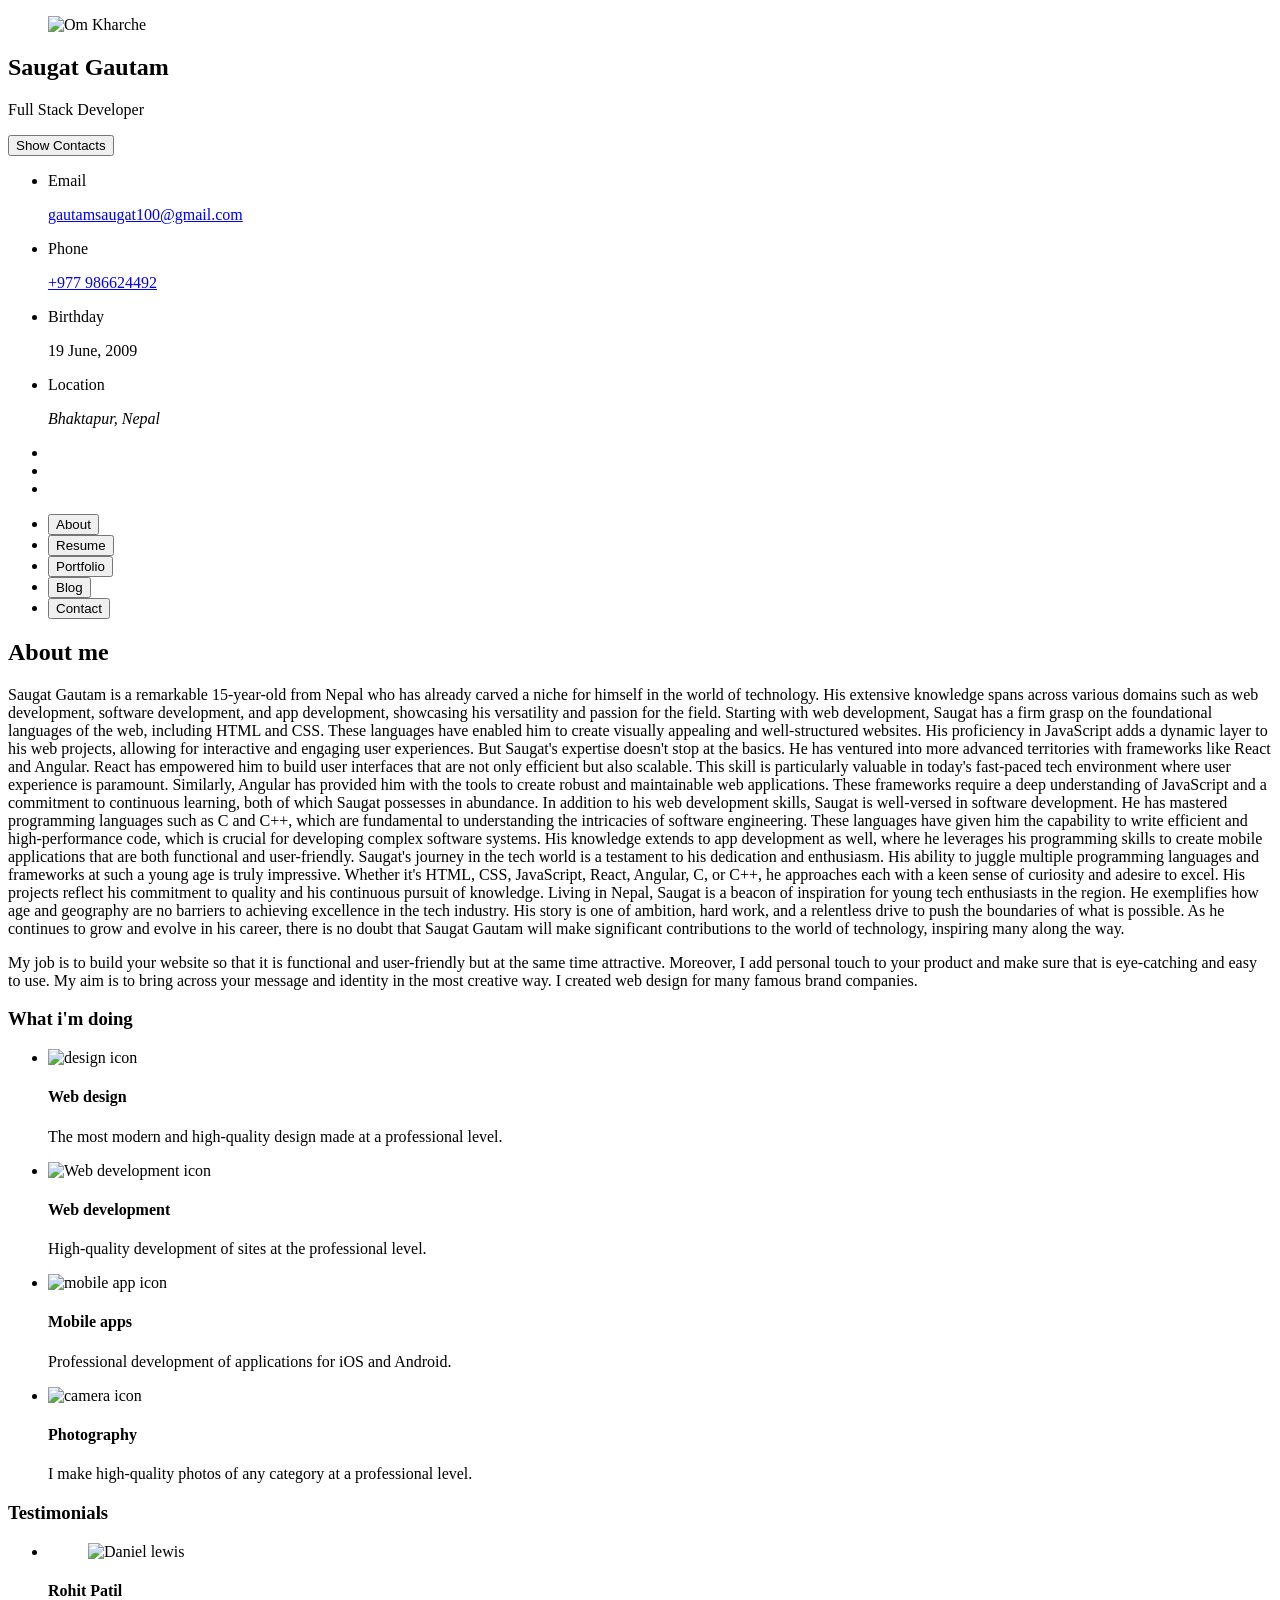
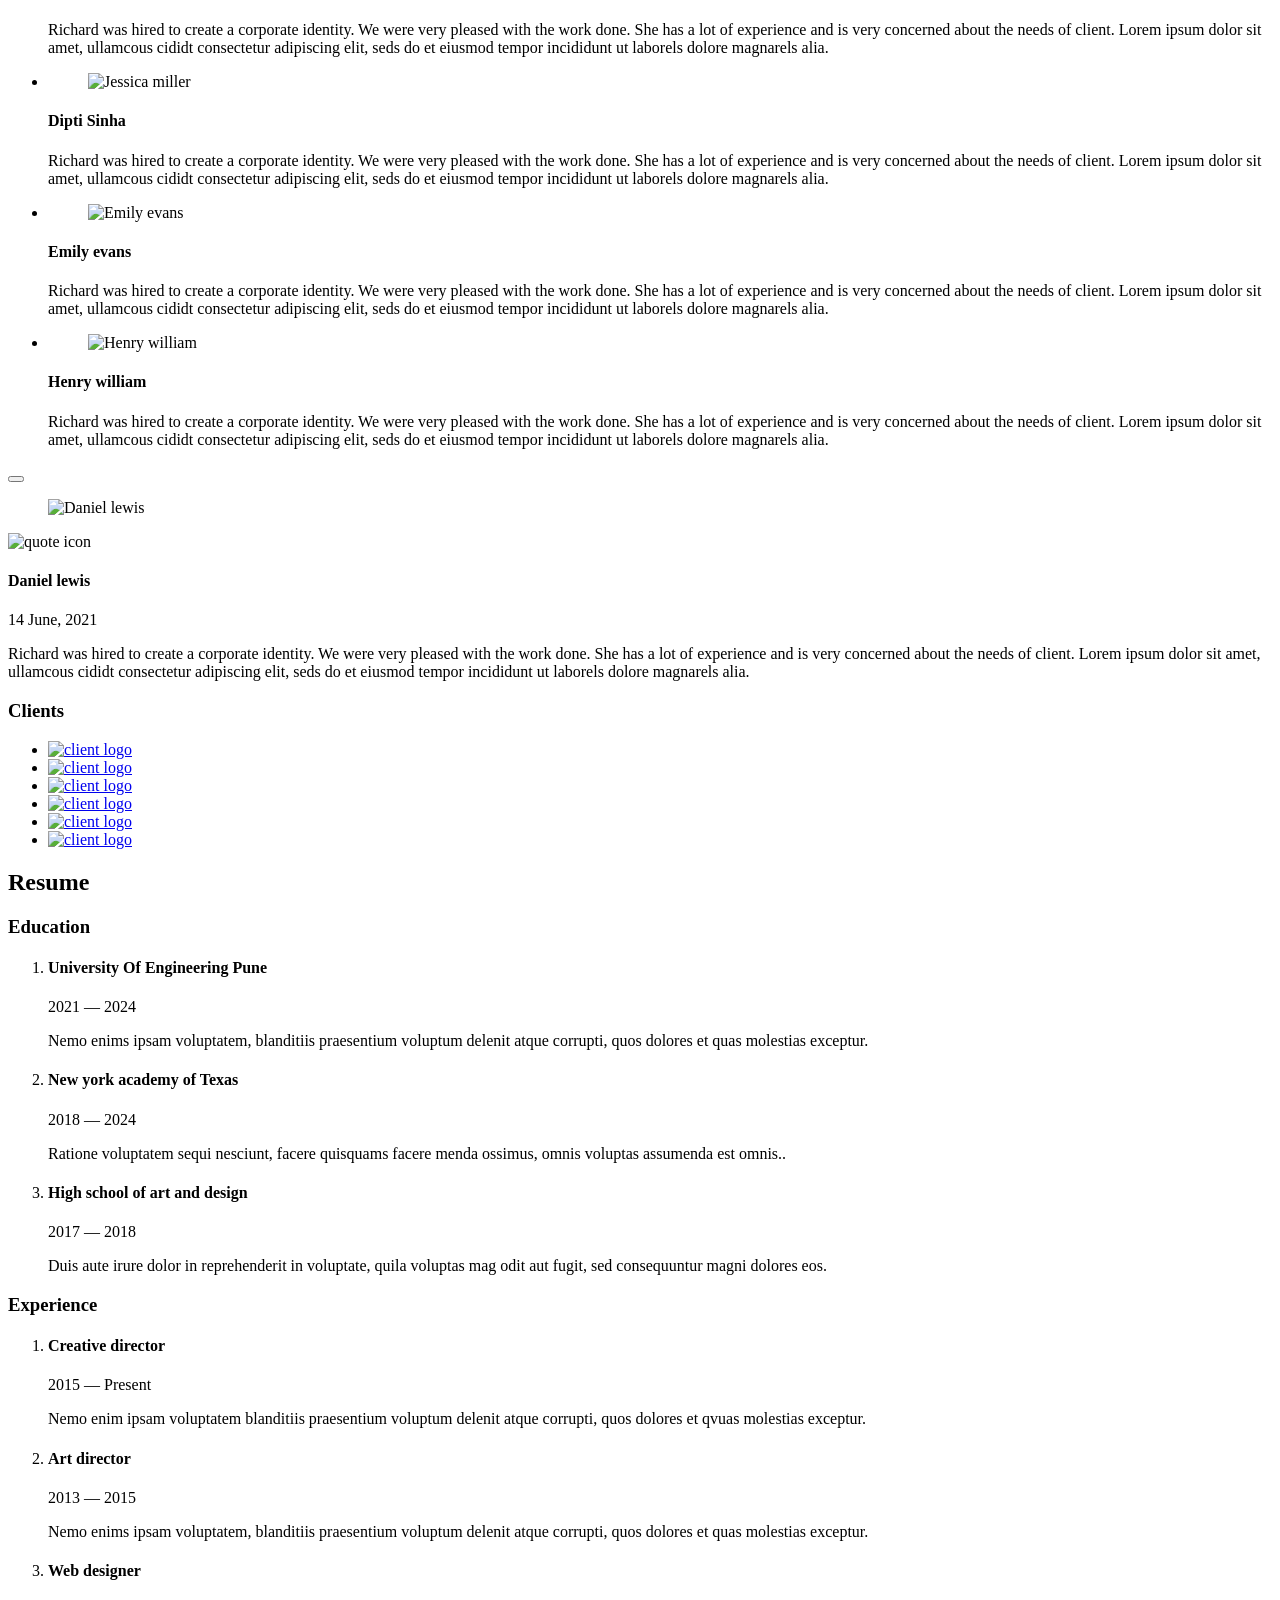
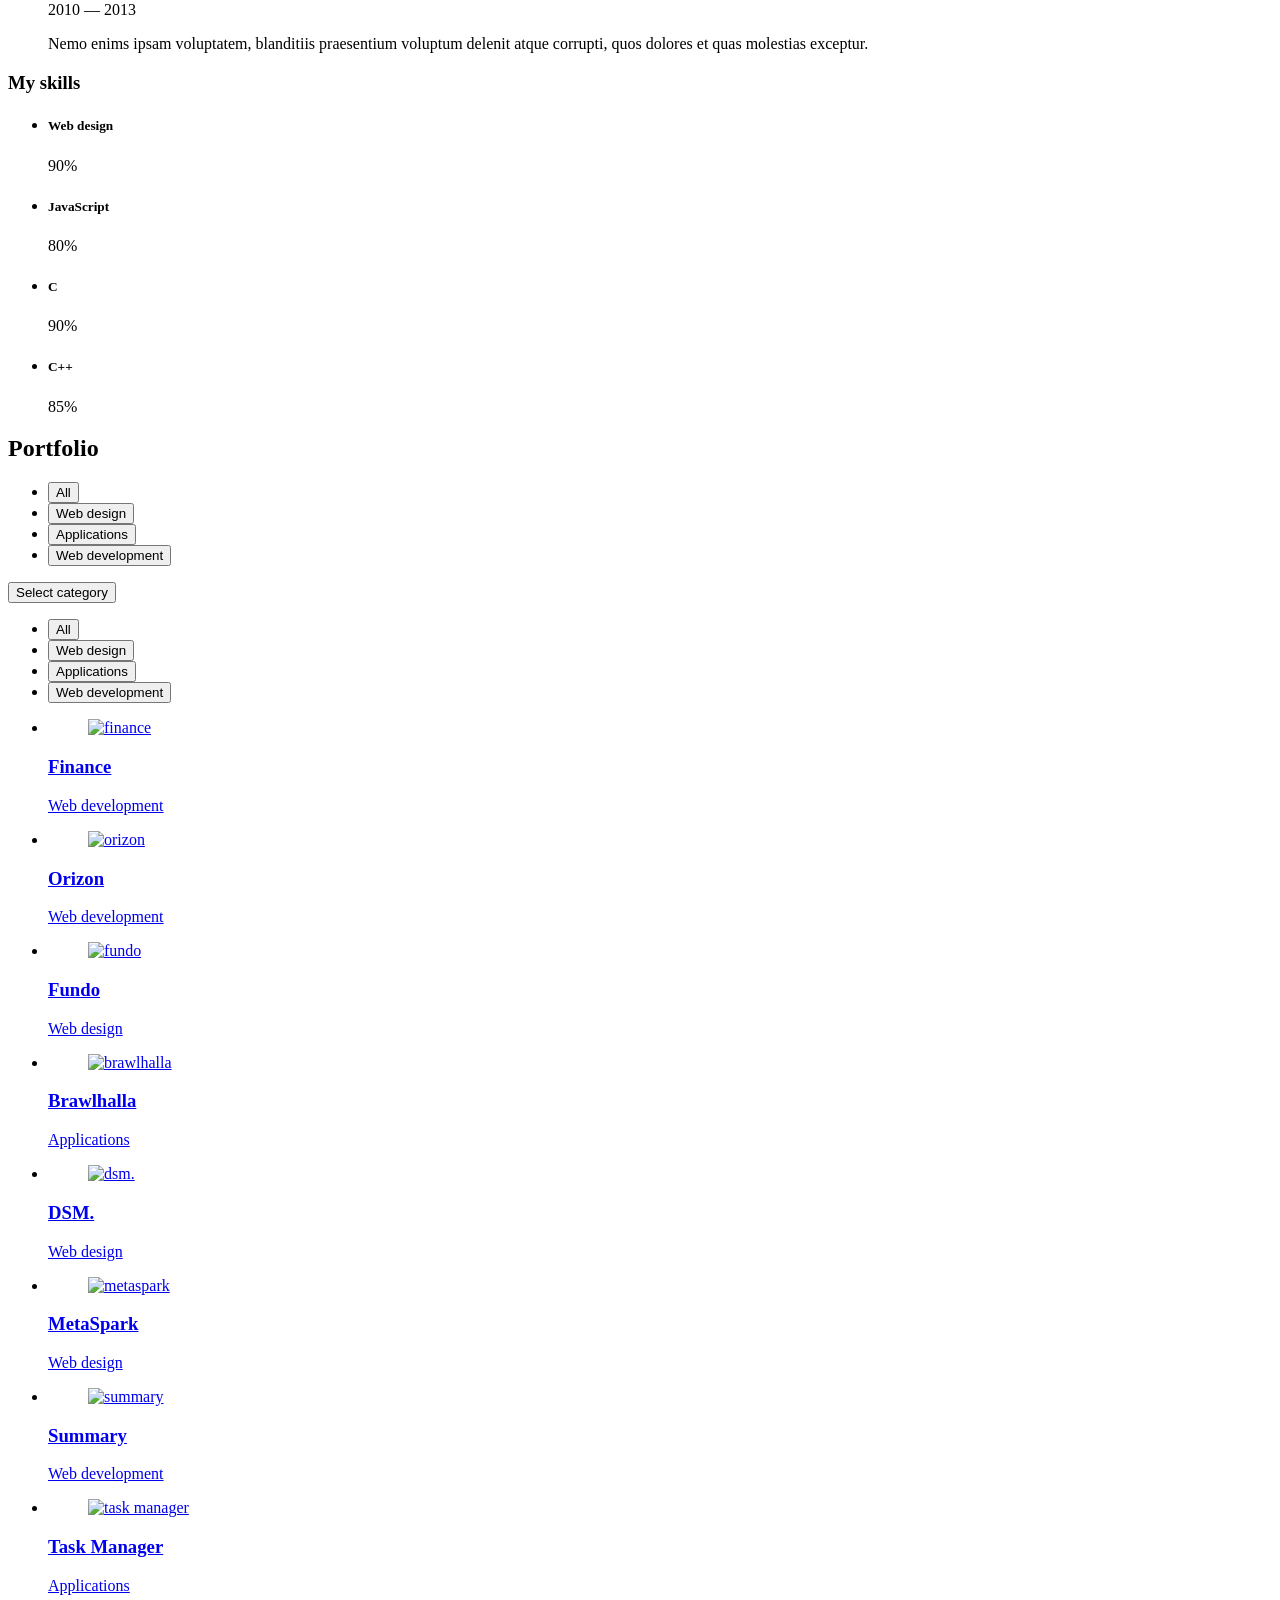
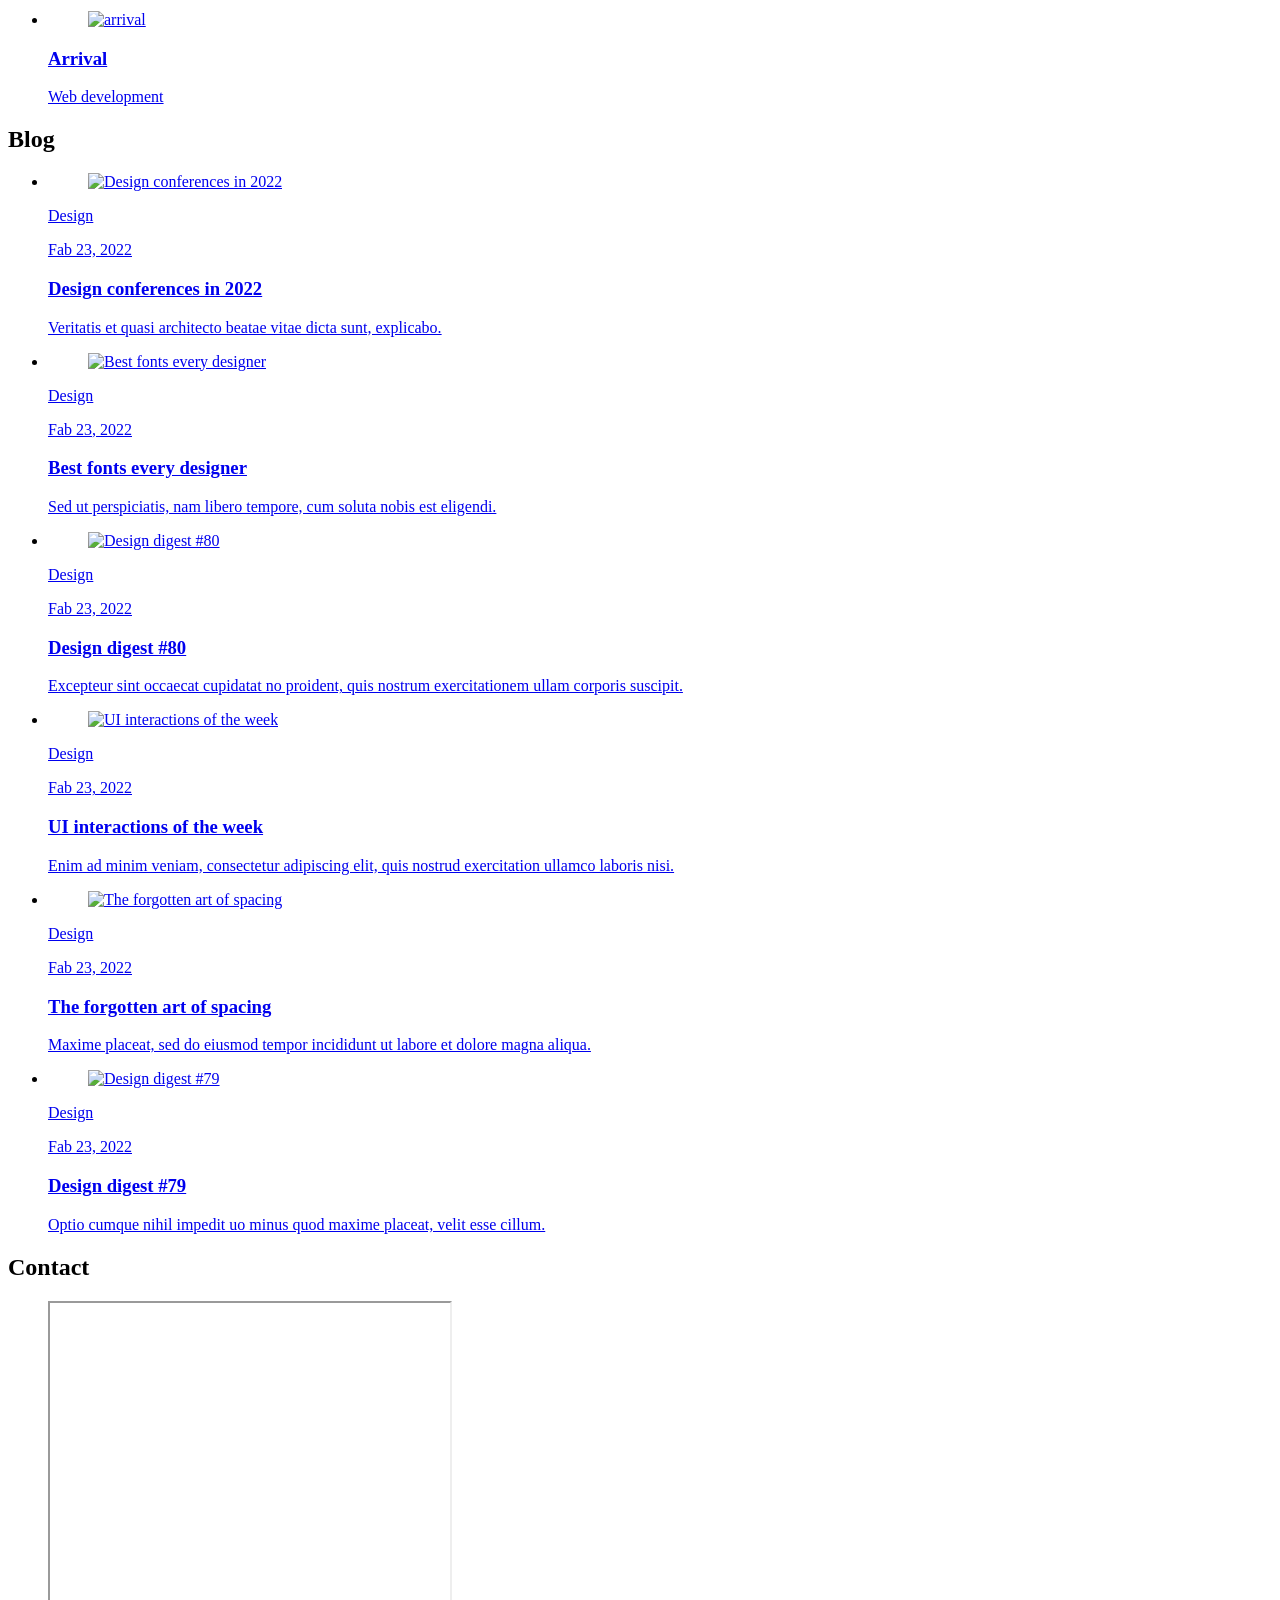
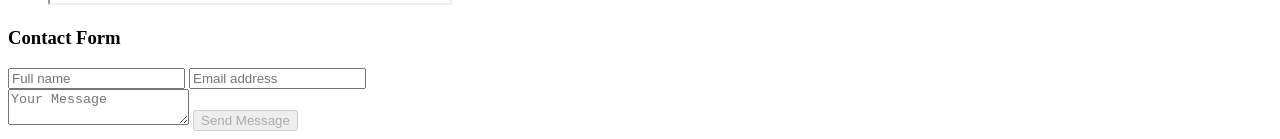
==== index.html @ 43903f19 "Add files via upload" ====
<!DOCTYPE html>
<html lang="en">

<head>
  <meta charset="UTF-8">
  <meta http-equiv="X-UA-Compatible" content="IE=edge">
  <meta name="viewport" content="width=device-width, initial-scale=1.0">
  <title>Saugat Gautam</title>

  <!--
    - favicon
  -->
  <link rel="shortcut icon" href="./assets/images/logo.ico" type="image/x-icon">

  <!--
    - custom css link
  -->
  <link rel="stylesheet" href="./assets/css/style.css">

  <!--
    - google font link
  -->
  <link rel="preconnect" href="https://fonts.googleapis.com">
  <link rel="preconnect" href="https://fonts.gstatic.com" crossorigin>
  <link href="https://fonts.googleapis.com/css2?family=Poppins:wght@300;400;500;600&display=swap" rel="stylesheet">
</head>

<body>

  <!--
    - #MAIN
  -->

  <main>

    <!--
      - #SIDEBAR
    -->

    <aside class="sidebar" data-sidebar>

      <div class="sidebar-info">

        <figure class="avatar-box">
          <img src="d:\Downloads\Saugat.jpg" alt="Om Kharche" width="80">
        </figure>

        <div class="info-content">
          <h1 class="name" title="Om Kharche">Saugat Gautam</h1>

          <p class="title">Full Stack Developer</p>
        </div>

        <button class="info_more-btn" data-sidebar-btn>
          <span>Show Contacts</span>

          <ion-icon name="chevron-down"></ion-icon>
        </button>

      </div>

      <div class="sidebar-info_more">

        <div class="separator"></div>

        <ul class="contacts-list">

          <li class="contact-item">

            <div class="icon-box">
              <ion-icon name="mail-outline"></ion-icon>
            </div>

            <div class="contact-info">
              <p class="contact-title">Email</p>

              <a href="gautamsaugat100@gmail.com" class="contact-link">gautamsaugat100@gmail.com</a>
            </div>

          </li>

          <li class="contact-item">

            <div class="icon-box">
              <ion-icon name="phone-portrait-outline"></ion-icon>
            </div>

            <div class="contact-info">
              <p class="contact-title">Phone</p>

              <a href="Phone:9866294492" class="contact-link">+977 986624492</a>
            </div>

          </li>

          <li class="contact-item">

            <div class="icon-box">
              <ion-icon name="calendar-outline"></ion-icon>
            </div>

            <div class="contact-info">
              <p class="contact-title">Birthday</p>

              <time datetime="2009-06-19">19 June, 2009</time>
            </div>

          </li>

          <li class="contact-item">

            <div class="icon-box">
              <ion-icon name="location-outline"></ion-icon>
            </div>

            <div class="contact-info">
              <p class="contact-title">Location</p>

              <address>Bhaktapur, Nepal</address>
            </div>

          </li>

        </ul>

        <div class="separator"></div>

        <ul class="social-list">

          <li class="social-item">
            <a href="https://www.facebook.com/profile.php?id=100093228806435" class="social-link">
              <ion-icon name="logo-facebook"></ion-icon>
            </a>
          </li>

          <li class="social-item">
            <a href="#" class="social-link">
              <ion-icon name="logo-twitter"></ion-icon>
            </a>
          </li>

          <li class="social-item">
            <a href="https://www.instagram.com/saugat.official/" class="social-link">
              <ion-icon name="logo-instagram"></ion-icon>
            </a>
          </li>

        </ul>

      </div>

    </aside>





    <!--
      - #main-content
    -->

    <div class="main-content">

      <!--
        - #NAVBAR
      -->

      <nav class="navbar">

        <ul class="navbar-list">

          <li class="navbar-item">
            <button class="navbar-link  active" data-nav-link>About</button>
          </li>

          <li class="navbar-item">
            <button class="navbar-link" data-nav-link>Resume</button>
          </li>

          <li class="navbar-item">
            <button class="navbar-link" data-nav-link>Portfolio</button>
          </li>

          <li class="navbar-item">
            <button class="navbar-link" data-nav-link>Blog</button>
          </li>

          <li class="navbar-item">
            <button class="navbar-link" data-nav-link>Contact</button>
          </li>

        </ul>

      </nav>





      <!--
        - #ABOUT
      -->

      <article class="about  active" data-page="about">

        <header>
          <h2 class="h2 article-title">About me</h2>
        </header>

        <section class="about-text">
          <p>
            Saugat Gautam is a remarkable 15-year-old from Nepal who has already carved a niche for himself in the world of technology. His extensive knowledge spans across various domains such as web development, software development, and app development, showcasing his versatility and passion for the field. Starting with web development, Saugat has a firm grasp on the foundational languages of the web, including HTML and CSS. These languages have enabled him to create visually appealing and well-structured websites. His proficiency in JavaScript adds a dynamic layer to his web projects, allowing for interactive and engaging user experiences.

But Saugat's expertise doesn't stop at the basics. He has ventured into more advanced territories with frameworks like React and Angular. React has empowered him to build user interfaces that are not only efficient but also scalable. This skill is particularly valuable in today's fast-paced tech environment where user experience is paramount. Similarly, Angular has provided him with the tools to create robust and maintainable web applications. These frameworks require a deep understanding of JavaScript and a commitment to continuous learning, both of which Saugat possesses in abundance.

In addition to his web development skills, Saugat is well-versed in software development. He has mastered programming languages such as C and C++, which are fundamental to understanding the intricacies of software engineering. These languages have given him the capability to write efficient and high-performance code, which is crucial for developing complex software systems. His knowledge extends to app development as well, where he leverages his programming skills to create mobile applications that are both functional and user-friendly.

Saugat's journey in the tech world is a testament to his dedication and enthusiasm. His ability to juggle multiple programming languages and frameworks at such a young age is truly impressive. Whether it's HTML, CSS, JavaScript, React, Angular, C, or C++, he approaches each with a keen sense of curiosity and adesire to excel. His projects reflect his commitment to quality and his continuous pursuit of knowledge. Living in Nepal, Saugat is a beacon of inspiration for young tech enthusiasts in the region. He exemplifies how age and geography are no barriers to achieving excellence in the tech industry. His story is one of ambition, hard work, and a relentless drive to push the boundaries of what is possible. As he continues to grow and evolve in his career, there is no doubt that Saugat Gautam will make significant contributions to the world of technology, inspiring many along the way.
                
          </p>

          <p>
            My job is to build your website so that it is functional and user-friendly but at the same time attractive.
            Moreover, I
            add personal touch to your product and make sure that is eye-catching and easy to use. My aim is to bring
            across your
            message and identity in the most creative way. I created web design for many famous brand companies.
          </p>
        </section>


        <!--
          - service
        -->

        <section class="service">

          <h3 class="h3 service-title">What i'm doing</h3>

          <ul class="service-list">

            <li class="service-item">

              <div class="service-icon-box">
                <img src="./assets/images/icon-design.svg
                " alt="design icon" width="40">
              </div>

              <div class="service-content-box">
                <h4 class="h4 service-item-title">Web design</h4>

                <p class="service-item-text">
                  The most modern and high-quality design made at a professional level.
                </p>
              </div>

            </li>

            <li class="service-item">

              <div class="service-icon-box">
                <img src="./assets/images/icon-dev.svg" alt="Web development icon" width="40">
              </div>

              <div class="service-content-box">
                <h4 class="h4 service-item-title">Web development</h4>

                <p class="service-item-text">
                  High-quality development of sites at the professional level.
                </p>
              </div>

            </li>

            <li class="service-item">

              <div class="service-icon-box">
                <img src="./assets/images/icon-app.svg" alt="mobile app icon" width="40">
              </div>

              <div class="service-content-box">
                <h4 class="h4 service-item-title">Mobile apps</h4>

                <p class="service-item-text">
                  Professional development of applications for iOS and Android.
                </p>
              </div>

            </li>

            <li class="service-item">

              <div class="service-icon-box">
                <img src="./assets/images/icon-photo.svg" alt="camera icon" width="40">
              </div>

              <div class="service-content-box">
                <h4 class="h4 service-item-title">Photography</h4>

                <p class="service-item-text">
                  I make high-quality photos of any category at a professional level.
                </p>
              </div>

            </li>

          </ul>

        </section>


        <!--
          - testimonials
        -->

        <section class="testimonials">

          <h3 class="h3 testimonials-title">Testimonials</h3>

          <ul class="testimonials-list has-scrollbar">

            <li class="testimonials-item">
              <div class="content-card" data-testimonials-item>

                <figure class="testimonials-avatar-box">
                  <img src="./assets/images/avatar-1.png" alt="Daniel lewis" width="60" data-testimonials-avatar>
                </figure>

                <h4 class="h4 testimonials-item-title" data-testimonials-title>Rohit Patil</h4>

                <div class="testimonials-text" data-testimonials-text>
                  <p>
                    Richard was hired to create a corporate identity. We were very pleased with the work done. She has a
                    lot of experience
                    and is very concerned about the needs of client. Lorem ipsum dolor sit amet, ullamcous cididt
                    consectetur adipiscing
                    elit, seds do et eiusmod tempor incididunt ut laborels dolore magnarels alia.
                  </p>
                </div>

              </div>
            </li>

            <li class="testimonials-item">
              <div class="content-card" data-testimonials-item>

                <figure class="testimonials-avatar-box">
                  <img src="./assets/images/avatar-2.png" alt="Jessica miller" width="60" data-testimonials-avatar>
                </figure>

                <h4 class="h4 testimonials-item-title" data-testimonials-title>Dipti Sinha</h4>

                <div class="testimonials-text" data-testimonials-text>
                  <p>
                    Richard was hired to create a corporate identity. We were very pleased with the work done. She has a
                    lot of experience
                    and is very concerned about the needs of client. Lorem ipsum dolor sit amet, ullamcous cididt
                    consectetur adipiscing
                    elit, seds do et eiusmod tempor incididunt ut laborels dolore magnarels alia.
                  </p>
                </div>

              </div>
            </li>

            <li class="testimonials-item">
              <div class="content-card" data-testimonials-item>

                <figure class="testimonials-avatar-box">
                  <img src="./assets/images/avatar-3.png" alt="Emily evans" width="60" data-testimonials-avatar>
                </figure>

                <h4 class="h4 testimonials-item-title" data-testimonials-title>Emily evans</h4>

                <div class="testimonials-text" data-testimonials-text>
                  <p>
                    Richard was hired to create a corporate identity. We were very pleased with the work done. She has a
                    lot of experience
                    and is very concerned about the needs of client. Lorem ipsum dolor sit amet, ullamcous cididt
                    consectetur adipiscing
                    elit, seds do et eiusmod tempor incididunt ut laborels dolore magnarels alia.
                  </p>
                </div>

              </div>
            </li>

            <li class="testimonials-item">
              <div class="content-card" data-testimonials-item>

                <figure class="testimonials-avatar-box">
                  <img src="./assets/images/avatar-4.png" alt="Henry william" width="60" data-testimonials-avatar>
                </figure>

                <h4 class="h4 testimonials-item-title" data-testimonials-title>Henry william</h4>

                <div class="testimonials-text" data-testimonials-text>
                  <p>
                    Richard was hired to create a corporate identity. We were very pleased with the work done. She has a
                    lot of experience
                    and is very concerned about the needs of client. Lorem ipsum dolor sit amet, ullamcous cididt
                    consectetur adipiscing
                    elit, seds do et eiusmod tempor incididunt ut laborels dolore magnarels alia.
                  </p>
                </div>

              </div>
            </li>

          </ul>

        </section>


        <!--
          - testimonials modal
        -->

        <div class="modal-container" data-modal-container>

          <div class="overlay" data-overlay></div>

          <section class="testimonials-modal">

            <button class="modal-close-btn" data-modal-close-btn>
              <ion-icon name="close-outline"></ion-icon>
            </button>

            <div class="modal-img-wrapper">
              <figure class="modal-avatar-box">
                <img src="./assets/images/avatar-1.png" alt="Daniel lewis" width="80" data-modal-img>
              </figure>

              <img src="./assets/images/icon-quote.svg" alt="quote icon">
            </div>

            <div class="modal-content">

              <h4 class="h3 modal-title" data-modal-title>Daniel lewis</h4>

              <time datetime="2021-06-14">14 June, 2021</time>

              <div data-modal-text>
                <p>
                  Richard was hired to create a corporate identity. We were very pleased with the work done. She has a
                  lot of experience
                  and is very concerned about the needs of client. Lorem ipsum dolor sit amet, ullamcous cididt
                  consectetur adipiscing
                  elit, seds do et eiusmod tempor incididunt ut laborels dolore magnarels alia.
                </p>
              </div>

            </div>

          </section>

        </div>


        <!--
          - clients
        -->

        <section class="clients">

          <h3 class="h3 clients-title">Clients</h3>

          <ul class="clients-list has-scrollbar">

            <li class="clients-item">
              <a href="#">
                <img src="./assets/images/logo-1-color.png" alt="client logo">
              </a>
            </li>

            <li class="clients-item">
              <a href="#">
                <img src="./assets/images/logo-2-color.png" alt="client logo">
              </a>
            </li>

            <li class="clients-item">
              <a href="#">
                <img src="./assets/images/logo-3-color.png" alt="client logo">
              </a>
            </li>

            <li class="clients-item">
              <a href="#">
                <img src="./assets/images/logo-4-color.png" alt="client logo">
              </a>
            </li>

            <li class="clients-item">
              <a href="#">
                <img src="./assets/images/logo-5-color.png" alt="client logo">
              </a>
            </li>

            <li class="clients-item">
              <a href="#">
                <img src="./assets/images/logo-6-color.png" alt="client logo">
              </a>
            </li>

          </ul>

        </section>

      </article>





      <!--
        - #RESUME
      -->

      <article class="resume" data-page="resume">

        <header>
          <h2 class="h2 article-title">Resume</h2>
        </header>

        <section class="timeline">

          <div class="title-wrapper">
            <div class="icon-box">
              <ion-icon name="book-outline"></ion-icon>
            </div>

            <h3 class="h3">Education</h3>
          </div>

          <ol class="timeline-list">

            <li class="timeline-item">

              <h4 class="h4 timeline-item-title">University Of Engineering Pune </h4>

              <span>2021 — 2024</span>

              <p class="timeline-text">
                Nemo enims ipsam voluptatem, blanditiis praesentium voluptum delenit atque corrupti, quos dolores et
                quas molestias
                exceptur.
              </p>

            </li>

            <li class="timeline-item">

              <h4 class="h4 timeline-item-title">New york academy of Texas</h4>

              <span>2018 — 2024</span>

              <p class="timeline-text">
                Ratione voluptatem sequi nesciunt, facere quisquams facere menda ossimus, omnis voluptas assumenda est
                omnis..
              </p>

            </li>

            <li class="timeline-item">

              <h4 class="h4 timeline-item-title">High school of art and design</h4>

              <span>2017 — 2018</span>

              <p class="timeline-text">
                Duis aute irure dolor in reprehenderit in voluptate, quila voluptas mag odit aut fugit, sed consequuntur
                magni dolores
                eos.
              </p>

            </li>

          </ol>

        </section>

        <section class="timeline">

          <div class="title-wrapper">
            <div class="icon-box">
              <ion-icon name="book-outline"></ion-icon>
            </div>

            <h3 class="h3">Experience</h3>
          </div>

          <ol class="timeline-list">

            <li class="timeline-item">

              <h4 class="h4 timeline-item-title">Creative director</h4>

              <span>2015 — Present</span>

              <p class="timeline-text">
                Nemo enim ipsam voluptatem blanditiis praesentium voluptum delenit atque corrupti, quos dolores et qvuas
                molestias
                exceptur.
              </p>

            </li>

            <li class="timeline-item">

              <h4 class="h4 timeline-item-title">Art director</h4>

              <span>2013 — 2015</span>

              <p class="timeline-text">
                Nemo enims ipsam voluptatem, blanditiis praesentium voluptum delenit atque corrupti, quos dolores et
                quas molestias
                exceptur.
              </p>

            </li>

            <li class="timeline-item">

              <h4 class="h4 timeline-item-title">Web designer</h4>

              <span>2010 — 2013</span>

              <p class="timeline-text">
                Nemo enims ipsam voluptatem, blanditiis praesentium voluptum delenit atque corrupti, quos dolores et
                quas molestias
                exceptur.
              </p>

            </li>

          </ol>

        </section>

        <section class="skill">

          <h3 class="h3 skills-title">My skills</h3>

          <ul class="skills-list content-card">

            <li class="skills-item">

              <div class="title-wrapper">
                <h5 class="h5">Web design</h5>
                <data value="90">90%</data>
              </div>

              <div class="skill-progress-bg">
                <div class="skill-progress-fill" style="width: 90%;"></div>
              </div>

            </li>

            <li class="skills-item">

              <div class="title-wrapper">
                <h5 class="h5">JavaScript</h5>
                <data value="80">80%</data>
              </div>

              <div class="skill-progress-bg">
                <div class="skill-progress-fill" style="width: 80%;"></div>
              </div>

            </li>

            <li class="skills-item">

              <div class="title-wrapper">
                <h5 class="h5">C</h5>
                <data value="90">90%</data>
              </div>

              <div class="skill-progress-bg">
                <div class="skill-progress-fill" style="width: 90%;"></div>
              </div>

            </li>

            <li class="skills-item">

              <div class="title-wrapper">
                <h5 class="h5">C++</h5>
                <data value="85">85%</data>
              </div>

              <div class="skill-progress-bg">
                <div class="skill-progress-fill" style="width: 85%;"></div>
              </div>

            </li>

          </ul>

        </section>

      </article>





      <!--
        - #PORTFOLIO
      -->

      <article class="portfolio" data-page="portfolio">

        <header>
          <h2 class="h2 article-title">Portfolio</h2>
        </header>

        <section class="projects">

          <ul class="filter-list">

            <li class="filter-item">
              <button class="active" data-filter-btn>All</button>
            </li>

            <li class="filter-item">
              <button data-filter-btn>Web design</button>
            </li>

            <li class="filter-item">
              <button data-filter-btn>Applications</button>
            </li>

            <li class="filter-item">
              <button data-filter-btn>Web development</button>
            </li>

          </ul>

          <div class="filter-select-box">

            <button class="filter-select" data-select>

              <div class="select-value" data-selecct-value>Select category</div>

              <div class="select-icon">
                <ion-icon name="chevron-down"></ion-icon>
              </div>

            </button>

            <ul class="select-list">

              <li class="select-item">
                <button data-select-item>All</button>
              </li>

              <li class="select-item">
                <button data-select-item>Web design</button>
              </li>

              <li class="select-item">
                <button data-select-item>Applications</button>
              </li>

              <li class="select-item">
                <button data-select-item>Web development</button>
              </li>

            </ul>

          </div>

          <ul class="project-list">

            <li class="project-item  active" data-filter-item data-category="web development">
              <a href="#">

                <figure class="project-img">
                  <div class="project-item-icon-box">
                    <ion-icon name="eye-outline"></ion-icon>
                  </div>

                  <img src="./assets/images/project-1.jpg" alt="finance" loading="lazy">
                </figure>

                <h3 class="project-title">Finance</h3>

                <p class="project-category">Web development</p>

              </a>
            </li>

            <li class="project-item  active" data-filter-item data-category="web development">
              <a href="#">

                <figure class="project-img">
                  <div class="project-item-icon-box">
                    <ion-icon name="eye-outline"></ion-icon>
                  </div>

                  <img src="./assets/images/project-2.png" alt="orizon" loading="lazy">
                </figure>

                <h3 class="project-title">Orizon</h3>

                <p class="project-category">Web development</p>

              </a>
            </li>

            <li class="project-item  active" data-filter-item data-category="web design">
              <a href="#">

                <figure class="project-img">
                  <div class="project-item-icon-box">
                    <ion-icon name="eye-outline"></ion-icon>
                  </div>

                  <img src="./assets/images/project-3.jpg" alt="fundo" loading="lazy">
                </figure>

                <h3 class="project-title">Fundo</h3>

                <p class="project-category">Web design</p>

              </a>
            </li>

            <li class="project-item  active" data-filter-item data-category="applications">
              <a href="#">

                <figure class="project-img">
                  <div class="project-item-icon-box">
                    <ion-icon name="eye-outline"></ion-icon>
                  </div>

                  <img src="./assets/images/project-4.png" alt="brawlhalla" loading="lazy">
                </figure>

                <h3 class="project-title">Brawlhalla</h3>

                <p class="project-category">Applications</p>

              </a>
            </li>

            <li class="project-item  active" data-filter-item data-category="web design">
              <a href="#">

                <figure class="project-img">
                  <div class="project-item-icon-box">
                    <ion-icon name="eye-outline"></ion-icon>
                  </div>

                  <img src="./assets/images/project-5.png" alt="dsm." loading="lazy">
                </figure>

                <h3 class="project-title">DSM.</h3>

                <p class="project-category">Web design</p>

              </a>
            </li>

            <li class="project-item  active" data-filter-item data-category="web design">
              <a href="#">

                <figure class="project-img">
                  <div class="project-item-icon-box">
                    <ion-icon name="eye-outline"></ion-icon>
                  </div>

                  <img src="./assets/images/project-6.png" alt="metaspark" loading="lazy">
                </figure>

                <h3 class="project-title">MetaSpark</h3>

                <p class="project-category">Web design</p>

              </a>
            </li>

            <li class="project-item  active" data-filter-item data-category="web development">
              <a href="#">

                <figure class="project-img">
                  <div class="project-item-icon-box">
                    <ion-icon name="eye-outline"></ion-icon>
                  </div>

                  <img src="./assets/images/project-7.png" alt="summary" loading="lazy">
                </figure>

                <h3 class="project-title">Summary</h3>

                <p class="project-category">Web development</p>

              </a>
            </li>

            <li class="project-item  active" data-filter-item data-category="applications">
              <a href="#">

                <figure class="project-img">
                  <div class="project-item-icon-box">
                    <ion-icon name="eye-outline"></ion-icon>
                  </div>

                  <img src="./assets/images/project-8.jpg" alt="task manager" loading="lazy">
                </figure>

                <h3 class="project-title">Task Manager</h3>

                <p class="project-category">Applications</p>

              </a>
            </li>

            <li class="project-item  active" data-filter-item data-category="web development">
              <a href="#">

                <figure class="project-img">
                  <div class="project-item-icon-box">
                    <ion-icon name="eye-outline"></ion-icon>
                  </div>

                  <img src="./assets/images/project-9.png" alt="arrival" loading="lazy">
                </figure>

                <h3 class="project-title">Arrival</h3>

                <p class="project-category">Web development</p>

              </a>
            </li>

          </ul>

        </section>

      </article>





      <!--
        - #BLOG
      -->

      <article class="blog" data-page="blog">

        <header>
          <h2 class="h2 article-title">Blog</h2>
        </header>

        <section class="blog-posts">

          <ul class="blog-posts-list">

            <li class="blog-post-item">
              <a href="#">

                <figure class="blog-banner-box">
                  <img src="./assets/images/blog-1.jpg" alt="Design conferences in 2022" loading="lazy">
                </figure>

                <div class="blog-content">

                  <div class="blog-meta">
                    <p class="blog-category">Design</p>

                    <span class="dot"></span>

                    <time datetime="2022-02-23">Fab 23, 2022</time>
                  </div>

                  <h3 class="h3 blog-item-title">Design conferences in 2022</h3>

                  <p class="blog-text">
                    Veritatis et quasi architecto beatae vitae dicta sunt, explicabo.
                  </p>

                </div>

              </a>
            </li>

            <li class="blog-post-item">
              <a href="#">

                <figure class="blog-banner-box">
                  <img src="./assets/images/blog-2.jpg" alt="Best fonts every designer" loading="lazy">
                </figure>

                <div class="blog-content">

                  <div class="blog-meta">
                    <p class="blog-category">Design</p>

                    <span class="dot"></span>

                    <time datetime="2022-02-23">Fab 23, 2022</time>
                  </div>

                  <h3 class="h3 blog-item-title">Best fonts every designer</h3>

                  <p class="blog-text">
                    Sed ut perspiciatis, nam libero tempore, cum soluta nobis est eligendi.
                  </p>

                </div>

              </a>
            </li>

            <li class="blog-post-item">
              <a href="#">

                <figure class="blog-banner-box">
                  <img src="./assets/images/blog-3.jpg" alt="Design digest #80" loading="lazy">
                </figure>

                <div class="blog-content">

                  <div class="blog-meta">
                    <p class="blog-category">Design</p>

                    <span class="dot"></span>

                    <time datetime="2022-02-23">Fab 23, 2022</time>
                  </div>

                  <h3 class="h3 blog-item-title">Design digest #80</h3>

                  <p class="blog-text">
                    Excepteur sint occaecat cupidatat no proident, quis nostrum exercitationem ullam corporis suscipit.
                  </p>

                </div>

              </a>
            </li>

            <li class="blog-post-item">
              <a href="#">

                <figure class="blog-banner-box">
                  <img src="./assets/images/blog-4.jpg" alt="UI interactions of the week" loading="lazy">
                </figure>

                <div class="blog-content">

                  <div class="blog-meta">
                    <p class="blog-category">Design</p>

                    <span class="dot"></span>

                    <time datetime="2022-02-23">Fab 23, 2022</time>
                  </div>

                  <h3 class="h3 blog-item-title">UI interactions of the week</h3>

                  <p class="blog-text">
                    Enim ad minim veniam, consectetur adipiscing elit, quis nostrud exercitation ullamco laboris nisi.
                  </p>

                </div>

              </a>
            </li>

            <li class="blog-post-item">
              <a href="#">

                <figure class="blog-banner-box">
                  <img src="./assets/images/blog-5.jpg" alt="The forgotten art of spacing" loading="lazy">
                </figure>

                <div class="blog-content">

                  <div class="blog-meta">
                    <p class="blog-category">Design</p>

                    <span class="dot"></span>

                    <time datetime="2022-02-23">Fab 23, 2022</time>
                  </div>

                  <h3 class="h3 blog-item-title">The forgotten art of spacing</h3>

                  <p class="blog-text">
                    Maxime placeat, sed do eiusmod tempor incididunt ut labore et dolore magna aliqua.
                  </p>

                </div>

              </a>
            </li>

            <li class="blog-post-item">
              <a href="#">

                <figure class="blog-banner-box">
                  <img src="./assets/images/blog-6.jpg" alt="Design digest #79" loading="lazy">
                </figure>

                <div class="blog-content">

                  <div class="blog-meta">
                    <p class="blog-category">Design</p>

                    <span class="dot"></span>

                    <time datetime="2022-02-23">Fab 23, 2022</time>
                  </div>

                  <h3 class="h3 blog-item-title">Design digest #79</h3>

                  <p class="blog-text">
                    Optio cumque nihil impedit uo minus quod maxime placeat, velit esse cillum.
                  </p>

                </div>

              </a>
            </li>

          </ul>

        </section>

      </article>





      <!--
        - #CONTACT
      -->

      <article class="contact" data-page="contact">

        <header>
          <h2 class="h2 article-title">Contact</h2>
        </header>

        <section class="mapbox" data-mapbox>
          <figure>
            <iframe
              src="https://www.google.com/maps/embed?pb=!1m18!1m12!1m3!1d199666.5651251294!2d-121.58334177520186!3d38.56165006739519!2m3!1f0!2f0!3f0!3m2!1i1024!2i768!4f13.1!3m3!1m2!1s0x809ac672b28397f9%3A0x921f6aaa74197fdb!2sSacramento%2C%20CA%2C%20USA!5e0!3m2!1sen!2sbd!4v1647608789441!5m2!1sen!2sbd"
              width="400" height="300" loading="lazy"></iframe>
          </figure>
        </section>

        <section class="contact-form">

          <h3 class="h3 form-title">Contact Form</h3>

          <form action="#" class="form" data-form>

            <div class="input-wrapper">
              <input type="text" name="fullname" class="form-input" placeholder="Full name" required data-form-input>

              <input type="email" name="email" class="form-input" placeholder="Email address" required data-form-input>
            </div>

            <textarea name="message" class="form-input" placeholder="Your Message" required data-form-input></textarea>

            <button class="form-btn" type="submit" disabled data-form-btn>
              <ion-icon name="paper-plane"></ion-icon>
              <span>Send Message</span>
            </button>

          </form>

        </section>

      </article>

    </div>

  </main>






  <!--
    - custom js link
  -->
  <script src="./assets/js/script.js"></script>

  <!--
    - ionicon link
  -->
  <script type="module" src="https://unpkg.com/ionicons@5.5.2/dist/ionicons/ionicons.esm.js"></script>
  <script nomodule src="https://unpkg.com/ionicons@5.5.2/dist/ionicons/ionicons.js"></script>

</body>

</html>
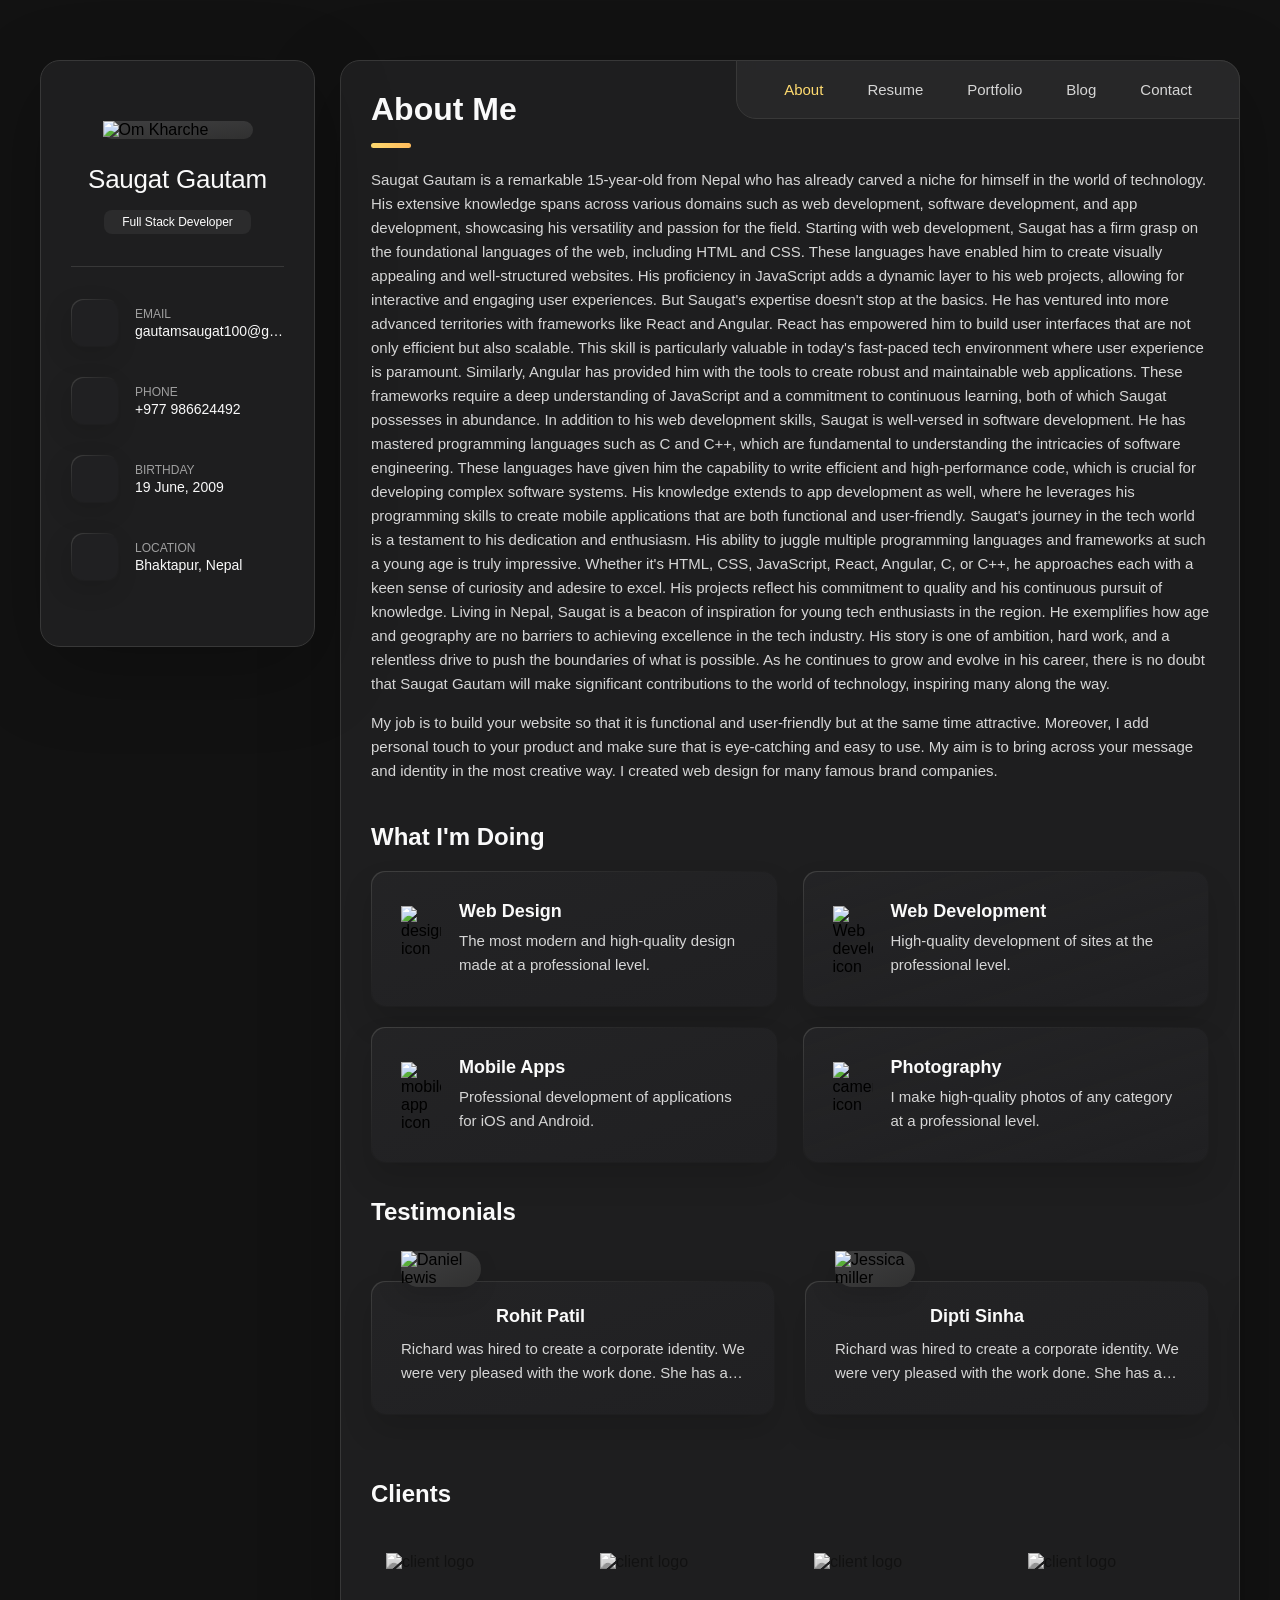
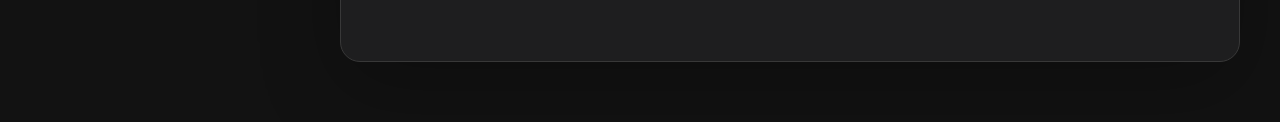
==== commit c84be98b: "Update index.html" ====
--- a/index.html
+++ b/index.html
@@ -15,7 +15,7 @@
   <!--
     - custom css link
   -->
-  <link rel="stylesheet" href="./assets/css/style.css">
+  <link rel="stylesheet" href="style.css">
 
   <!--
     - google font link
@@ -1203,4 +1203,4 @@
 
 </body>
 
-</html>+</html>
--- a/style.css
+++ b/style.css
@@ -0,0 +1,1882 @@
+/*-----------------------------------*\
+  #style.css
+\*-----------------------------------*/
+
+
+/**
+ * copyright 2022 @codewithsadee
+ */
+
+
+
+
+
+/*-----------------------------------*\
+  #CUSTOM PROPERTY
+\*-----------------------------------*/
+
+:root {
+
+  /**
+   * colors
+   */
+
+  /* gradient */
+
+  --bg-gradient-onyx: linear-gradient(
+    to bottom right, 
+    hsl(240, 1%, 25%) 3%, 
+    hsl(0, 0%, 19%) 97%
+  );
+  --bg-gradient-jet: linear-gradient(
+    to bottom right, 
+    hsla(240, 1%, 18%, 0.251) 0%, 
+    hsla(240, 2%, 11%, 0) 100%
+  ), hsl(240, 2%, 13%);
+  --bg-gradient-yellow-1: linear-gradient(
+    to bottom right, 
+    hsl(45, 100%, 71%) 0%, 
+    hsla(36, 100%, 69%, 0) 50%
+  );
+  --bg-gradient-yellow-2: linear-gradient(
+    135deg, 
+    hsla(45, 100%, 71%, 0.251) 0%, 
+    hsla(35, 100%, 68%, 0) 59.86%
+  ), hsl(240, 2%, 13%);
+  --border-gradient-onyx: linear-gradient(
+    to bottom right, 
+    hsl(0, 0%, 25%) 0%, 
+    hsla(0, 0%, 25%, 0) 50%
+  );
+  --text-gradient-yellow: linear-gradient(
+    to right, 
+    hsl(45, 100%, 72%), 
+    hsl(35, 100%, 68%)
+  );
+
+  /* solid */
+
+  --jet: hsl(0, 0%, 22%);
+  --onyx: hsl(240, 1%, 17%);
+  --eerie-black-1: hsl(240, 2%, 13%);
+  --eerie-black-2: hsl(240, 2%, 12%);
+  --smoky-black: hsl(0, 0%, 7%);
+  --white-1: hsl(0, 0%, 100%);
+  --white-2: hsl(0, 0%, 98%);
+  --orange-yellow-crayola: hsl(45, 100%, 72%);
+  --vegas-gold: hsl(45, 54%, 58%);
+  --light-gray: hsl(0, 0%, 84%);
+  --light-gray-70: hsla(0, 0%, 84%, 0.7);
+  --bittersweet-shimmer: hsl(0, 43%, 51%);
+
+  /**
+   * typography
+   */
+
+  /* font-family */
+  --ff-poppins: 'Poppins', sans-serif;
+
+  /* font-size */
+  --fs-1: 24px;
+  --fs-2: 18px;
+  --fs-3: 17px;
+  --fs-4: 16px;
+  --fs-5: 15px;
+  --fs-6: 14px;
+  --fs-7: 13px;
+  --fs-8: 11px;
+
+  /* font-weight */
+  --fw-300: 300;
+  --fw-400: 400;
+  --fw-500: 500;
+  --fw-600: 600;
+
+  /**
+   * shadow
+   */
+  
+  --shadow-1: -4px 8px 24px hsla(0, 0%, 0%, 0.25);
+  --shadow-2: 0 16px 30px hsla(0, 0%, 0%, 0.25);
+  --shadow-3: 0 16px 40px hsla(0, 0%, 0%, 0.25);
+  --shadow-4: 0 25px 50px hsla(0, 0%, 0%, 0.15);
+  --shadow-5: 0 24px 80px hsla(0, 0%, 0%, 0.25);
+
+  /**
+   * transition
+   */
+
+  --transition-1: 0.25s ease;
+  --transition-2: 0.5s ease-in-out;
+
+}
+
+
+
+
+
+/*-----------------------------------*\
+  #RESET
+\*-----------------------------------*/
+
+*, *::before, *::after {
+  margin: 0;
+  padding: 0;
+  box-sizing: border-box;
+}
+
+a { text-decoration: none; }
+
+li { list-style: none; }
+
+img, ion-icon, a, button, time, span { display: block; }
+
+button {
+  font: inherit;
+  background: none;
+  border: none;
+  text-align: left;
+  cursor: pointer;
+}
+
+input, textarea {
+  display: block;
+  width: 100%;
+  background: none;
+  font: inherit;
+}
+
+::selection {
+  background: var(--orange-yellow-crayola);
+  color: var(--smoky-black);
+}
+
+:focus { outline-color: var(--orange-yellow-crayola); }
+
+html { font-family: var(--ff-poppins); }
+
+body { background: var(--smoky-black); }
+
+
+
+
+
+/*-----------------------------------*\
+  #REUSED STYLE
+\*-----------------------------------*/
+
+.sidebar,
+article {
+  background: var(--eerie-black-2);
+  border: 1px solid var(--jet);
+  border-radius: 20px;
+  padding: 15px;
+  box-shadow: var(--shadow-1);
+  z-index: 1;
+}
+
+.separator {
+  width: 100%;
+  height: 1px;
+  background: var(--jet);
+  margin: 16px 0;
+}
+
+.icon-box {
+  position: relative;
+  background: var(--border-gradient-onyx);
+  width: 30px;
+  height: 30px;
+  border-radius: 8px;
+  display: flex;
+  justify-content: center;
+  align-items: center;
+  font-size: 16px;
+  color: var(--orange-yellow-crayola);
+  box-shadow: var(--shadow-1);
+  z-index: 1;
+}
+
+.icon-box::before {
+  content: "";
+  position: absolute;
+  inset: 1px;
+  background: var(--eerie-black-1);
+  border-radius: inherit;
+  z-index: -1;
+}
+
+.icon-box ion-icon { --ionicon-stroke-width: 35px; }
+
+article { display: none; }
+
+article.active {
+  display: block;
+  animation: fade 0.5s ease backwards;
+}
+
+@keyframes fade {
+  0% { opacity: 0; }
+  100% { opacity: 1; }
+}
+
+.h2,
+.h3,
+.h4,
+.h5 {
+  color: var(--white-2);
+  text-transform: capitalize;
+}
+
+.h2 { font-size: var(--fs-1); }
+
+.h3 { font-size: var(--fs-2); }
+
+.h4 { font-size: var(--fs-4); }
+
+.h5 {
+  font-size: var(--fs-7);
+  font-weight: var(--fw-500);
+}
+
+.article-title {
+  position: relative;
+  padding-bottom: 7px;
+}
+
+.article-title::after {
+  content: "";
+  position: absolute;
+  bottom: 0;
+  left: 0;
+  width: 30px;
+  height: 3px;
+  background: var(--text-gradient-yellow);
+  border-radius: 3px;
+}
+
+.has-scrollbar::-webkit-scrollbar {
+  width: 5px; /* for vertical scrollbar */
+  height: 5px; /* for horizontal scrollbar */
+}
+
+.has-scrollbar::-webkit-scrollbar-track {
+  background: var(--onyx);
+  border-radius: 5px;
+}
+
+.has-scrollbar::-webkit-scrollbar-thumb {
+  background: var(--orange-yellow-crayola);
+  border-radius: 5px;
+}
+
+.has-scrollbar::-webkit-scrollbar-button { width: 20px; }
+
+.content-card {
+  position: relative;
+  background: var(--border-gradient-onyx);
+  padding: 15px;
+  padding-top: 45px;
+  border-radius: 14px;
+  box-shadow: var(--shadow-2);
+  cursor: pointer;
+  z-index: 1;
+}
+
+.content-card::before {
+  content: "";
+  position: absolute;
+  inset: 1px;
+  background: var(--bg-gradient-jet);
+  border-radius: inherit;
+  z-index: -1;
+}
+
+
+
+
+
+/*-----------------------------------*\
+  #MAIN
+\*-----------------------------------*/
+
+main {
+  margin: 15px 12px;
+  margin-bottom: 75px;
+  min-width: 259px;
+}
+
+
+
+
+
+/*-----------------------------------*\
+  #SIDEBAR
+\*-----------------------------------*/
+
+.sidebar {
+  margin-bottom: 15px;
+  max-height: 112px;
+  overflow: hidden;
+  transition: var(--transition-2);
+}
+
+.sidebar.active { max-height: 405px; }
+
+.sidebar-info {
+  position: relative;
+  display: flex;
+  justify-content: flex-start;
+  align-items: center;
+  gap: 15px;
+}
+
+.avatar-box {
+  background: var(--bg-gradient-onyx);
+  border-radius: 20px;
+}
+
+.info-content .name {
+  color: var(--white-2);
+  font-size: var(--fs-3);
+  font-weight: var(--fw-500);
+  letter-spacing: -0.25px;
+  margin-bottom: 10px;
+}
+
+.info-content .title {
+  color: var(--white-1);
+  background: var(--onyx);
+  font-size: var(--fs-8);
+  font-weight: var(--fw-300);
+  width: max-content;
+  padding: 3px 12px;
+  border-radius: 8px;
+}
+
+.info_more-btn {
+  position: absolute;
+  top: -15px;
+  right: -15px;
+  border-radius: 0 15px;
+  font-size: 13px;
+  color: var(--orange-yellow-crayola);
+  background: var(--border-gradient-onyx);
+  padding: 10px;
+  box-shadow: var(--shadow-2);
+  transition: var(--transition-1);
+  z-index: 1;
+}
+
+.info_more-btn::before {
+  content: "";
+  position: absolute;
+  inset: 1px;
+  border-radius: inherit;
+  background: var(--bg-gradient-jet);
+  transition: var(--transition-1);
+  z-index: -1;
+}
+
+.info_more-btn:hover,
+.info_more-btn:focus { background: var(--bg-gradient-yellow-1); }
+
+.info_more-btn:hover::before,
+.info_more-btn:focus::before { background: var(--bg-gradient-yellow-2); }
+
+.info_more-btn span { display: none; }
+
+.sidebar-info_more {
+  opacity: 0;
+  visibility: hidden;
+  transition: var(--transition-2);
+}
+
+.sidebar.active .sidebar-info_more {
+  opacity: 1;
+  visibility: visible;
+}
+
+.contacts-list {
+  display: grid;
+  grid-template-columns: 1fr;
+  gap: 16px;
+}
+
+.contact-item {
+  min-width: 100%;
+  display: flex;
+  align-items: center;
+  gap: 16px;
+}
+
+.contact-info {
+  max-width: calc(100% - 46px);
+  width: calc(100% - 46px);
+}
+
+.contact-title {
+  color: var(--light-gray-70);
+  font-size: var(--fs-8);
+  text-transform: uppercase;
+  margin-bottom: 2px;
+}
+
+.contact-info :is(.contact-link, time, address) {
+  color: var(--white-2);
+  font-size: var(--fs-7);
+}
+
+.contact-info address { font-style: normal; }
+
+.social-list {
+  display: flex;
+  justify-content: flex-start;
+  align-items: center;
+  gap: 15px;
+  padding-bottom: 4px;
+  padding-left: 7px;
+}
+
+.social-item .social-link {
+  color: var(--light-gray-70);
+  font-size: 18px;
+}
+
+
+.social-item .social-link:hover { color: var(--light-gray); }
+
+
+
+
+
+/*-----------------------------------*\
+  #NAVBAR
+\*-----------------------------------*/
+
+.navbar {
+  position: fixed;
+  bottom: 0;
+  left: 0;
+  width: 100%;
+  background: hsla(240, 1%, 17%, 0.75);
+  backdrop-filter: blur(10px);
+  border: 1px solid var(--jet);
+  border-radius: 12px 12px 0 0;
+  box-shadow: var(--shadow-2);
+  z-index: 5;
+}
+
+.navbar-list {
+  display: flex;
+  flex-wrap: wrap;
+  justify-content: center;
+  align-items: center;
+  padding: 0 10px;
+}
+
+.navbar-link {
+  color: var(--light-gray);
+  font-size: var(--fs-8);
+  padding: 20px 7px;
+  transition: color var(--transition-1);
+}
+
+.navbar-link:hover,
+.navbar-link:focus { color: var(--light-gray-70); }
+
+.navbar-link.active { color: var(--orange-yellow-crayola); }
+
+
+
+
+
+/*-----------------------------------*\
+  #ABOUT
+\*-----------------------------------*/
+
+.about .article-title { margin-bottom: 15px; }
+
+.about-text {
+  color: var(--light-gray);
+  font-size: var(--fs-6);
+  font-weight: var(--fw-300);
+  line-height: 1.6;
+}
+
+.about-text p { margin-bottom: 15px; }
+
+
+
+/**
+ * #service 
+ */
+
+.service { margin-bottom: 35px; }
+
+.service-title { margin-bottom: 20px; }
+
+.service-list {
+  display: grid;
+  grid-template-columns: 1fr;
+  gap: 20px;
+}
+
+.service-item {
+  position: relative;
+  background: var(--border-gradient-onyx);
+  padding: 20px;
+  border-radius: 14px;
+  box-shadow: var(--shadow-2);
+  z-index: 1;
+}
+
+.service-item::before {
+  content: "";
+  position: absolute;
+  inset: 1px;
+  background: var(--bg-gradient-jet);
+  border-radius: inherit;
+  z-index: -1;
+}
+
+.service-icon-box { margin-bottom: 10px; }
+
+.service-icon-box img { margin: auto; }
+
+.service-content-box { text-align: center; }
+
+.service-item-title { margin-bottom: 7px; }
+
+.service-item-text {
+  color: var(--light-gray);
+  font-size: var(--fs-6);
+  font-weight: var(--fw-3);
+  line-height: 1.6;
+}
+
+
+/**
+ * #testimonials 
+ */
+
+.testimonials { margin-bottom: 30px; }
+
+.testimonials-title { margin-bottom: 20px; }
+
+.testimonials-list {
+  display: flex;
+  justify-content: flex-start;
+  align-items: flex-start;
+  gap: 15px;
+  margin: 0 -15px;
+  padding: 25px 15px;
+  padding-bottom: 35px;
+  overflow-x: auto;
+  scroll-behavior: smooth;
+  overscroll-behavior-inline: contain;
+  scroll-snap-type: inline mandatory;
+}
+
+.testimonials-item {
+  min-width: 100%;
+  scroll-snap-align: center;
+}
+
+.testimonials-avatar-box {
+  position: absolute;
+  top: 0;
+  left: 0;
+  transform: translate(15px, -25px);
+  background: var(--bg-gradient-onyx);
+  border-radius: 14px;
+  box-shadow: var(--shadow-1);
+}
+
+.testimonials-item-title { margin-bottom: 7px; }
+
+.testimonials-text {
+  color: var(--light-gray);
+  font-size: var(--fs-6);
+  font-weight: var(--fw-300);
+  line-height: 1.6;
+  display: -webkit-box;
+  line-clamp: 4;
+  -webkit-line-clamp: 4;
+  -webkit-box-orient: vertical;
+  overflow: hidden;
+}
+
+
+/**
+ * #testimonials-modal
+ */
+
+.modal-container {
+  position: fixed;
+  top: 0;
+  left: 0;
+  width: 100%;
+  height: 100%;
+  display: flex;
+  justify-content: center;
+  align-items: center;
+  overflow-y: auto;
+  overscroll-behavior: contain;
+  z-index: 20;
+  pointer-events: none;
+  visibility: hidden;
+}
+
+.modal-container::-webkit-scrollbar { display: none; }
+
+.modal-container.active {
+  pointer-events: all;
+  visibility: visible;
+}
+
+.overlay {
+  position: fixed;
+  top: 0;
+  left: 0;
+  width: 100%;
+  height: 100vh;
+  background: hsl(0, 0%, 5%);
+  opacity: 0;
+  visibility: hidden;
+  pointer-events: none;
+  z-index: 1;
+  transition: var(--transition-1);
+}
+
+.overlay.active {
+  opacity: 0.8;
+  visibility: visible;
+  pointer-events: all;
+}
+
+.testimonials-modal {
+  background: var(--eerie-black-2);
+  position: relative;
+  padding: 15px;
+  margin: 15px 12px;
+  border: 1px solid var(--jet);
+  border-radius: 14px;
+  box-shadow: var(--shadow-5);
+  transform: scale(1.2);
+  opacity: 0;
+  transition: var(--transition-1);
+  z-index: 2;
+}
+
+.modal-container.active .testimonials-modal {
+  transform: scale(1);
+  opacity: 1;
+}
+
+.modal-close-btn {
+  position: absolute;
+  top: 15px;
+  right: 15px;
+  background: var(--onyx);
+  border-radius: 8px;
+  width: 32px;
+  height: 32px;
+  display: flex;
+  justify-content: center;
+  align-items: center;
+  color: var(--white-2);
+  font-size: 18px;
+  opacity: 0.7;
+}
+
+.modal-close-btn:hover,
+.modal-close-btn:focus { opacity: 1; }
+
+.modal-close-btn ion-icon { --ionicon-stroke-width: 50px; }
+
+.modal-avatar-box {
+  background: var(--bg-gradient-onyx);
+  width: max-content;
+  border-radius: 14px;
+  margin-bottom: 15px;
+  box-shadow: var(--shadow-2);
+}
+
+.modal-img-wrapper > img { display: none; }
+
+.modal-title { margin-bottom: 4px; }
+
+.modal-content time {
+  font-size: var(--fs-6);
+  color: var(--light-gray-70);
+  font-weight: var(--fw-300);
+  margin-bottom: 10px;
+}
+
+.modal-content p {
+  color: var(--light-gray);
+  font-size: var(--fs-6);
+  font-weight: var(--fw-300);
+  line-height: 1.6;
+}
+
+
+/**
+ * #clients 
+ */
+
+.clients { margin-bottom: 15px; }
+
+.clients-list {
+  display: flex;
+  justify-content: flex-start;
+  align-items: flex-start;
+  gap: 15px;
+  margin: 0 -15px;
+  padding: 25px;
+  padding-bottom: 25px;
+  overflow-x: auto;
+  scroll-behavior: smooth;
+  overscroll-behavior-inline: contain;
+  scroll-snap-type: inline mandatory;
+  scroll-padding-inline: 25px;
+}
+
+.clients-item {
+  min-width: 50%;
+  scroll-snap-align: start;
+}
+
+.clients-item img {
+  width: 100%;
+  filter: grayscale(1);
+  transition: var(--transition-1);
+}
+
+.clients-item img:hover { filter: grayscale(0); }
+
+
+
+
+
+/*-----------------------------------*\
+  #RESUME
+\*-----------------------------------*/
+
+.article-title { margin-bottom: 30px; }
+
+
+/**
+ * education and experience 
+ */
+
+.timeline { margin-bottom: 30px; }
+
+.timeline .title-wrapper {
+  display: flex;
+  align-items: center;
+  gap: 15px;
+  margin-bottom: 25px;
+}
+
+.timeline-list {
+  font-size: var(--fs-6);
+  margin-left: 45px;
+}
+
+.timeline-item { position: relative; }
+
+.timeline-item:not(:last-child) { margin-bottom: 20px; }
+
+.timeline-item-title {
+  font-size: var(--fs-6);
+  line-height: 1.3;
+  margin-bottom: 7px;
+}
+
+.timeline-list span {
+  color: var(--vegas-gold);
+  font-weight: var(--fw-400);
+  line-height: 1.6;
+}
+
+.timeline-item:not(:last-child)::before {
+  content: "";
+  position: absolute;
+  top: -25px;
+  left: -30px;
+  width: 1px;
+  height: calc(100% + 50px);
+  background: var(--jet);
+}
+
+.timeline-item::after {
+  content: "";
+  position: absolute;
+  top: 5px;
+  left: -33px;
+  height: 6px;
+  width: 6px;
+  background: var(--text-gradient-yellow);
+  border-radius: 50%;
+  box-shadow: 0 0 0 4px var(--jet);
+}
+
+.timeline-text {
+  color: var(--light-gray);
+  font-weight: var(--fw-300);
+  line-height: 1.6;
+}
+
+
+/**
+ * skills 
+ */
+
+.skills-title { margin-bottom: 20px; }
+
+.skills-list { padding: 20px; }
+
+
+.skills-item:not(:last-child) { margin-bottom: 15px; }
+
+.skill .title-wrapper {
+  display: flex;
+  align-items: center;
+  gap: 5px;
+  margin-bottom: 8px;
+}
+
+.skill .title-wrapper data {
+  color: var(--light-gray);
+  font-size: var(--fs-7);
+  font-weight: var(--fw-300);
+}
+
+.skill-progress-bg {
+  background: var(--jet);
+  width: 100%;
+  height: 8px;
+  border-radius: 10px;
+}
+
+.skill-progress-fill {
+  background: var(--text-gradient-yellow);
+  height: 100%;
+  border-radius: inherit;
+}
+
+
+
+
+
+/*-----------------------------------*\
+  #PORTFOLIO
+\*-----------------------------------*/
+
+.filter-list { display: none; }
+
+.filter-select-box {
+  position: relative;
+  margin-bottom: 25px;
+}
+
+.filter-select {
+  background: var(--eerie-black-2);
+  color: var(--light-gray);
+  display: flex;
+  justify-content: space-between;
+  align-items: center;
+  width: 100%;
+  padding: 12px 16px;
+  border: 1px solid var(--jet);
+  border-radius: 14px;
+  font-size: var(--fs-6);
+  font-weight: var(--fw-300);
+}
+
+.filter-select.active .select-icon { transform: rotate(0.5turn); }
+
+.select-list {
+  background: var(--eerie-black-2);
+  position: absolute;
+  top: calc(100% + 6px);
+  width: 100%;
+  padding: 6px;
+  border: 1px solid var(--jet);
+  border-radius: 14px;
+  z-index: 2;
+  opacity: 0;
+  visibility: hidden;
+  pointer-events: none;
+  transition: 0.15s ease-in-out;
+}
+
+.filter-select.active + .select-list {
+  opacity: 1;
+  visibility: visible;
+  pointer-events: all;
+}
+
+.select-item button {
+  background: var(--eerie-black-2);
+  color: var(--light-gray);
+  font-size: var(--fs-6);
+  font-weight: var(--fw-300);
+  text-transform: capitalize;
+  width: 100%;
+  padding: 8px 10px;
+  border-radius: 8px;
+}
+
+.select-item button:hover { --eerie-black-2: hsl(240, 2%, 20%); }
+
+.project-list {
+  display: grid;
+  grid-template-columns: 1fr;
+  gap: 30px;
+  margin-bottom: 10px;
+}
+
+.project-item { display: none; }
+
+.project-item.active {
+  display: block;
+  animation: scaleUp 0.25s ease forwards;
+}
+
+@keyframes scaleUp {
+  0% { transform: scale(0.5); }
+  100% { transform: scale(1); }
+}
+
+.project-item > a { width: 100%; }
+
+.project-img {
+  position: relative;
+  width: 100%;
+  height: 200px;
+  border-radius: 16px;
+  overflow: hidden;
+  margin-bottom: 15px;
+}
+
+.project-img::before {
+  content: "";
+  position: absolute;
+  top: 0;
+  left: 0;
+  width: 100%;
+  height: 100%;
+  background: transparent;
+  z-index: 1;
+  transition: var(--transition-1);
+}
+
+.project-item > a:hover .project-img::before { background: hsla(0, 0%, 0%, 0.5); }
+
+.project-item-icon-box {
+  --scale: 0.8;
+
+  background: var(--jet);
+  color: var(--orange-yellow-crayola);
+  position: absolute;
+  top: 50%;
+  left: 50%;
+  transform: translate(-50%, -50%) scale(var(--scale));
+  font-size: 20px;
+  padding: 18px;
+  border-radius: 12px;
+  opacity: 0;
+  z-index: 1;
+  transition: var(--transition-1);
+}
+
+.project-item > a:hover .project-item-icon-box {
+  --scale: 1;
+  opacity: 1;
+}
+
+.project-item-icon-box ion-icon { --ionicon-stroke-width: 50px; }
+
+.project-img img {
+  width: 100%;
+  height: 100%;
+  object-fit: cover;
+  transition: var(--transition-1);
+}
+
+.project-item > a:hover img { transform: scale(1.1); }
+
+.project-title,
+.project-category { margin-left: 10px; }
+
+.project-title {
+  color: var(--white-2);
+  font-size: var(--fs-5);
+  font-weight: var(--fw-400);
+  text-transform: capitalize;
+  line-height: 1.3;
+}
+
+.project-category {
+  color: var(--light-gray-70);
+  font-size: var(--fs-6);
+  font-weight: var(--fw-300);
+}
+
+
+
+
+
+/*-----------------------------------*\
+  #BLOG
+\*-----------------------------------*/
+
+.blog-posts { margin-bottom: 10px; }
+
+.blog-posts-list {
+  display: grid;
+  grid-template-columns: 1fr;
+  gap: 20px;
+}
+
+.blog-post-item > a {
+  position: relative;
+  background: var(--border-gradient-onyx);
+  height: 100%;
+  box-shadow: var(--shadow-4);
+  border-radius: 16px;
+  z-index: 1;
+}
+
+.blog-post-item > a::before {
+  content: "";
+  position: absolute;
+  inset: 1px;
+  border-radius: inherit;
+  background: var(--eerie-black-1);
+  z-index: -1;
+}
+
+.blog-banner-box {
+  width: 100%;
+  height: 200px;
+  border-radius: 12px;
+  overflow: hidden;
+}
+
+.blog-banner-box img {
+  width: 100%;
+  height: 100%;
+  object-fit: cover;
+  transition: var(--transition-1);
+}
+
+.blog-post-item > a:hover .blog-banner-box img { transform: scale(1.1); }
+
+.blog-content { padding: 15px; }
+
+.blog-meta {
+  display: flex;
+  justify-content: flex-start;
+  align-items: center;
+  gap: 7px;
+  margin-bottom: 10px;
+}
+
+.blog-meta :is(.blog-category, time) {
+  color: var(--light-gray-70);
+  font-size: var(--fs-6);
+  font-weight: var(--fw-300);
+}
+
+.blog-meta .dot {
+  background: var(--light-gray-70);
+  width: 4px;
+  height: 4px;
+  border-radius: 4px;
+}
+
+.blog-item-title {
+  margin-bottom: 10px;
+  line-height: 1.3;
+  transition: var(--transition-1);
+}
+
+.blog-post-item > a:hover .blog-item-title { color: var(--orange-yellow-crayola); }
+
+.blog-text {
+  color: var(--light-gray);
+  font-size: var(--fs-6);
+  font-weight: var(--fw-300);
+  line-height: 1.6;
+}
+
+
+
+
+
+/*-----------------------------------*\
+  #CONTACT
+\*-----------------------------------*/
+
+.mapbox {
+  position: relative;
+  height: 250px;
+  width: 100%;
+  border-radius: 16px;
+  margin-bottom: 30px;
+  border: 1px solid var(--jet);
+  overflow: hidden;
+}
+
+.mapbox figure { height: 100%; }
+
+.mapbox iframe {
+  width: 100%;
+  height: 100%;
+  border: none;
+  filter: grayscale(1) invert(1);
+}
+
+.contact-form { margin-bottom: 10px; }
+
+.form-title { margin-bottom: 20px; }
+
+.input-wrapper {
+  display: grid;
+  grid-template-columns: 1fr;
+  gap: 25px;
+  margin-bottom: 25px;
+}
+
+.form-input {
+  color: var(--white-2);
+  font-size: var(--fs-6);
+  font-weight: var(--fw-400);
+  padding: 13px 20px;
+  border: 1px solid var(--jet);
+  border-radius: 14px;
+  outline: none;
+}
+
+.form-input::placeholder { font-weight: var(--fw-500); }
+
+.form-input:focus { border-color: var(--orange-yellow-crayola); }
+
+textarea.form-input {
+  min-height: 100px;
+  height: 120px;
+  max-height: 200px;
+  resize: vertical;
+  margin-bottom: 25px;
+}
+
+textarea.form-input::-webkit-resizer { display: none; }
+
+.form-input:focus:invalid { border-color: var(--bittersweet-shimmer); }
+
+.form-btn {
+  position: relative;
+  width: 100%;
+  background: var(--border-gradient-onyx);
+  color: var(--orange-yellow-crayola);
+  display: flex;
+  justify-content: center;
+  align-items: center;
+  gap: 10px;
+  padding: 13px 20px;
+  border-radius: 14px;
+  font-size: var(--fs-6);
+  text-transform: capitalize;
+  box-shadow: var(--shadow-3);
+  z-index: 1;
+  transition: var(--transition-1);
+}
+
+.form-btn::before {
+  content: "";
+  position: absolute;
+  inset: 1px;
+  background: var(--bg-gradient-jet);
+  border-radius: inherit;
+  z-index: -1;
+  transition: var(--transition-1);
+}
+
+.form-btn ion-icon { font-size: 16px; }
+
+.form-btn:hover { background: var(--bg-gradient-yellow-1); }
+
+.form-btn:hover::before { background: var(--bg-gradient-yellow-2); }
+
+.form-btn:disabled {
+  opacity: 0.7;
+  cursor: not-allowed;
+}
+
+.form-btn:disabled:hover { background: var(--border-gradient-onyx); }
+
+.form-btn:disabled:hover::before { background: var(--bg-gradient-jet); }
+
+
+
+
+
+/*-----------------------------------*\
+  #RESPONSIVE
+\*-----------------------------------*/
+
+/**
+ * responsive larger than 450px screen
+ */
+
+@media (min-width: 450px) {
+
+  /**
+   * client
+   */
+
+  .clients-item { min-width: calc(33.33% - 10px); }
+
+
+
+  /**
+   * #PORTFOLIO, BLOG 
+   */
+
+  .project-img,
+  .blog-banner-box { height: auto; }
+
+}
+
+
+
+
+
+/**
+ * responsive larger than 580px screen
+ */
+
+@media (min-width: 580px) {
+
+  /**
+   * CUSTOM PROPERTY
+   */
+
+  :root {
+
+    /**
+     * typography
+     */
+
+    --fs-1: 32px;
+    --fs-2: 24px;
+    --fs-3: 26px;
+    --fs-4: 18px;
+    --fs-6: 15px;
+    --fs-7: 15px;
+    --fs-8: 12px;
+
+  }
+
+
+
+  /**
+   * #REUSED STYLE
+   */
+
+  .sidebar, article {
+    width: 520px;
+    margin-inline: auto;
+    padding: 30px;
+  }
+
+  .article-title {
+    font-weight: var(--fw-600);
+    padding-bottom: 15px;
+  }
+
+  .article-title::after {
+    width: 40px;
+    height: 5px;
+  }
+
+  .icon-box {
+    width: 48px;
+    height: 48px;
+    border-radius: 12px;
+    font-size: 18px;
+  }
+
+
+
+  /**
+   * #MAIN
+   */
+
+  main {
+    margin-top: 60px;
+    margin-bottom: 100px;
+  }
+
+
+
+  /**
+   * #SIDEBAR
+   */
+
+  .sidebar {
+    max-height: 180px;
+    margin-bottom: 30px;
+  }
+
+  .sidebar.active { max-height: 584px; }
+
+  .sidebar-info { gap: 25px; }
+
+  .avatar-box { border-radius: 30px; }
+
+  .avatar-box img { width: 120px; }
+
+  .info-content .name { margin-bottom: 15px; }
+
+  .info-content .title { padding: 5px 18px; }
+
+  .info_more-btn {
+    top: -30px;
+    right: -30px;
+    padding: 10px 15px;
+  }
+
+  .info_more-btn span {
+    display: block;
+    font-size: var(--fs-8);
+  }
+
+  .info_more-btn ion-icon { display: none; }
+
+  .separator { margin: 32px 0; }
+
+  .contacts-list { gap: 20px; }
+
+  .contact-info {
+    max-width: calc(100% - 64px);
+    width: calc(100% - 64px);
+  }
+
+
+
+  /**
+   * #NAVBAR
+   */
+
+  .navbar { border-radius: 20px 20px 0 0; }
+
+  .navbar-list { gap: 20px; }
+
+  .navbar-link { --fs-8: 14px; }
+
+
+
+  /**
+   * #ABOUT
+   */
+
+  .about .article-title { margin-bottom: 20px; }
+
+  .about-text { margin-bottom: 40px; }
+
+  /* service */
+
+  .service-item {
+    display: flex;
+    justify-content: flex-start;
+    align-items: flex-start;
+    gap: 18px;
+    padding: 30px;
+  }
+
+  .service-icon-box {
+    margin-bottom: 0;
+    margin-top: 5px;
+  }
+
+  .service-content-box { text-align: left; }
+
+  /* testimonials */
+
+  .testimonials-title { margin-bottom: 25px; }
+
+  .testimonials-list {
+    gap: 30px;
+    margin: 0 -30px;
+    padding: 30px;
+    padding-bottom: 35px;
+  }
+
+  .content-card {
+    padding: 30px;
+    padding-top: 25px;
+  }
+
+  .testimonials-avatar-box {
+    transform: translate(30px, -30px);
+    border-radius: 20px;
+  }
+
+  .testimonials-avatar-box img { width: 80px; }
+
+  .testimonials-item-title {
+    margin-bottom: 10px;
+    margin-left: 95px;
+  }
+
+  .testimonials-text {
+    line-clamp: 2;
+    -webkit-line-clamp: 2;
+  }
+
+  /* testimonials modal */
+
+  .modal-container { padding: 20px; }
+
+  .testimonials-modal {
+    display: flex;
+    justify-content: flex-start;
+    align-items: stretch;
+    gap: 25px;
+    padding: 30px;
+    border-radius: 20px;
+  }
+
+  .modal-img-wrapper {
+    display: flex;
+    flex-direction: column;
+    align-items: center;
+  }
+
+  .modal-avatar-box {
+    border-radius: 18px;
+    margin-bottom: 0;
+  }
+
+  .modal-avatar-box img { width: 65px; }
+
+  .modal-img-wrapper > img {
+    display: block;
+    flex-grow: 1;
+    width: 35px;
+  }
+
+  /* clients */
+
+  .clients-list {
+    gap: 50px;
+    margin: 0 -30px;
+    padding: 45px;
+    scroll-padding-inline: 45px;
+  }
+
+  .clients-item { min-width: calc(33.33% - 35px); }
+
+
+
+  /**
+   * #RESUME
+   */
+
+  .timeline-list { margin-left: 65px; }
+
+  .timeline-item:not(:last-child)::before { left: -40px; }
+
+  .timeline-item::after {
+    height: 8px;
+    width: 8px;
+    left: -43px;
+  }
+
+  .skills-item:not(:last-child) { margin-bottom: 25px; }
+
+
+
+  /**
+   * #PORTFOLIO, BLOG
+   */
+
+  .project-img, .blog-banner-box { border-radius: 16px; }
+
+  .blog-posts-list { gap: 30px; }
+
+  .blog-content { padding: 25px; }
+
+
+
+  /**
+   * #CONTACT
+   */
+
+  .mapbox {
+    height: 380px;
+    border-radius: 18px;
+  }
+
+  .input-wrapper {
+    gap: 30px;
+    margin-bottom: 30px;
+  }
+
+  .form-input { padding: 15px 20px; }
+
+  textarea.form-input { margin-bottom: 30px; }
+
+  .form-btn {
+    --fs-6: 16px;
+    padding: 16px 20px;
+  }
+
+  .form-btn ion-icon { font-size: 18px; }
+
+}
+
+
+
+
+
+/**
+ * responsive larger than 768px screen
+ */
+
+@media (min-width: 768px) {
+
+  /**
+   * REUSED STYLE
+   */
+
+  .sidebar, article { width: 700px; }
+
+  .has-scrollbar::-webkit-scrollbar-button { width: 100px; }
+
+
+
+  /**
+   * SIDEBAR
+   */
+
+  .contacts-list {
+    grid-template-columns: 1fr 1fr;
+    gap: 30px 15px;
+  }
+
+
+
+  /**
+   * NAVBAR
+   */
+
+  .navbar-link { --fs-8: 15px; }
+
+
+
+  /**
+   * ABOUT
+   */
+
+  /* testimonials modal */
+
+  .testimonials-modal {
+    gap: 35px;
+    max-width: 680px;
+  }
+
+  .modal-avatar-box img { width: 80px; }
+
+
+
+  /**
+   * PORTFOLIO
+   */
+
+  .article-title { padding-bottom: 20px; }
+
+  .filter-select-box { display: none; }
+
+  .filter-list {
+    display: flex;
+    justify-content: flex-start;
+    align-items: center;
+    gap: 25px;
+    padding-left: 5px;
+    margin-bottom: 30px;
+  }
+
+  .filter-item button {
+    color: var(--light-gray);
+    font-size: var(--fs-5);
+    transition: var(--transition-1);
+  }
+
+  .filter-item button:hover { color: var(--light-gray-70); }
+
+  .filter-item button.active { color: var(--orange-yellow-crayola); }
+
+  /* portfolio and blog grid */
+
+  .project-list, .blog-posts-list { grid-template-columns: 1fr 1fr; }
+
+
+
+  /**
+   * CONTACT
+   */
+
+  .input-wrapper { grid-template-columns: 1fr 1fr; }
+
+  .form-btn {
+    width: max-content;
+    margin-left: auto;
+  }
+  
+}
+
+
+
+
+
+/**
+ * responsive larger than 1024px screen
+ */
+
+@media (min-width: 1024px) {
+
+  /**
+   * CUSTOM PROPERTY
+   */
+
+  :root {
+
+    /**
+    * shadow
+    */
+
+    --shadow-1: -4px 8px 24px hsla(0, 0%, 0%, 0.125);
+    --shadow-2: 0 16px 30px hsla(0, 0%, 0%, 0.125);
+    --shadow-3: 0 16px 40px hsla(0, 0%, 0%, 0.125);
+
+  }
+
+
+
+  /**
+   * REUSED STYLE
+   */
+
+  .sidebar, article {
+    width: 950px;
+    box-shadow: var(--shadow-5);
+  }
+
+
+
+  /**
+   * MAIN 
+   */
+
+  main { margin-bottom: 60px; }
+
+  .main-content {
+    position: relative;
+    width: max-content;
+    margin: auto;
+  }
+
+
+
+  /**
+   * NAVBAR
+   */
+
+  .navbar {
+    position: absolute;
+    bottom: auto;
+    top: 0;
+    left: auto;
+    right: 0;
+    width: max-content;
+    border-radius: 0 20px;
+    padding: 0 20px;
+    box-shadow: none;
+  }
+
+  .navbar-list {
+    gap: 30px;
+    padding: 0 20px;
+  }
+
+  .navbar-link { font-weight: var(--fw-500); }
+
+
+
+  /**
+   * ABOUT
+   */
+
+  /* service */
+
+  .service-list {
+    grid-template-columns: 1fr 1fr;
+    gap: 20px 25px;
+  }
+
+  /* testimonials */
+
+  .testimonials-item { min-width: calc(50% - 15px); }
+
+  /* clients */
+
+  .clients-item { min-width: calc(25% - 38px); }
+
+
+
+  /**
+   * PORTFOLIO
+   */
+
+  .project-list { grid-template-columns: repeat(3, 1fr); }
+
+
+
+  /**
+   * BLOG
+   */
+
+  .blog-banner-box { height: 230px; }
+
+}
+
+
+
+
+
+/**
+ * responsive larger than 1250px screen
+ */
+
+@media (min-width: 1250px) {
+
+  /**
+   * RESET
+   */
+
+  body::-webkit-scrollbar { width: 20px; }
+
+  body::-webkit-scrollbar-track { background: var(--smoky-black); }
+
+  body::-webkit-scrollbar-thumb {
+    border: 5px solid var(--smoky-black);
+    background: hsla(0, 0%, 100%, 0.1);
+    border-radius: 20px;
+    box-shadow: inset 1px 1px 0 hsla(0, 0%, 100%, 0.11),
+                inset -1px -1px 0 hsla(0, 0%, 100%, 0.11);
+  }
+
+  body::-webkit-scrollbar-thumb:hover { background: hsla(0, 0%, 100%, 0.15); }
+
+  body::-webkit-scrollbar-button { height: 60px; }
+
+
+
+  /**
+   * REUSED STYLE
+   */
+
+  .sidebar, article { width: auto; }
+
+  article { min-height: 100%; }
+
+
+
+  /**
+   * MAIN
+   */
+
+  main {
+    max-width: 1200px;
+    margin-inline: auto;
+    display: flex;
+    justify-content: center;
+    align-items: stretch;
+    gap: 25px;
+  }
+
+  .main-content {
+    min-width: 75%;
+    width: 75%;
+    margin: 0;
+  }
+
+
+
+  /**
+   * SIDEBAR
+   */
+
+  .sidebar {
+    position: sticky;
+    top: 60px;
+    max-height: max-content;
+    height: 100%;
+    margin-bottom: 0;
+    padding-top: 60px;
+    z-index: 1;
+  }
+
+  .sidebar-info { flex-direction: column; }
+
+  .avatar-box img { width: 150px; }
+
+  .info-content .name {
+    white-space: nowrap;
+    text-align: center;
+  }
+
+  .info-content .title { margin: auto; }
+
+  .info_more-btn { display: none; }
+
+  .sidebar-info_more {
+    opacity: 1;
+    visibility: visible;
+  }
+
+  .contacts-list { grid-template-columns: 1fr; }
+
+  .contact-info :is(.contact-link) {
+    white-space: nowrap;
+    overflow: hidden;
+    text-overflow: ellipsis;
+  }
+
+  .contact-info :is(.contact-link, time, address) {
+    --fs-7: 14px;
+    font-weight: var(--fw-300);
+  }
+
+  .separator:last-of-type {
+    margin: 15px 0;
+    opacity: 0;
+  }
+
+  .social-list { justify-content: center; }
+
+
+
+  /**
+	 * RESUME
+	 */
+
+  .timeline-text { max-width: 700px; }
+
+}
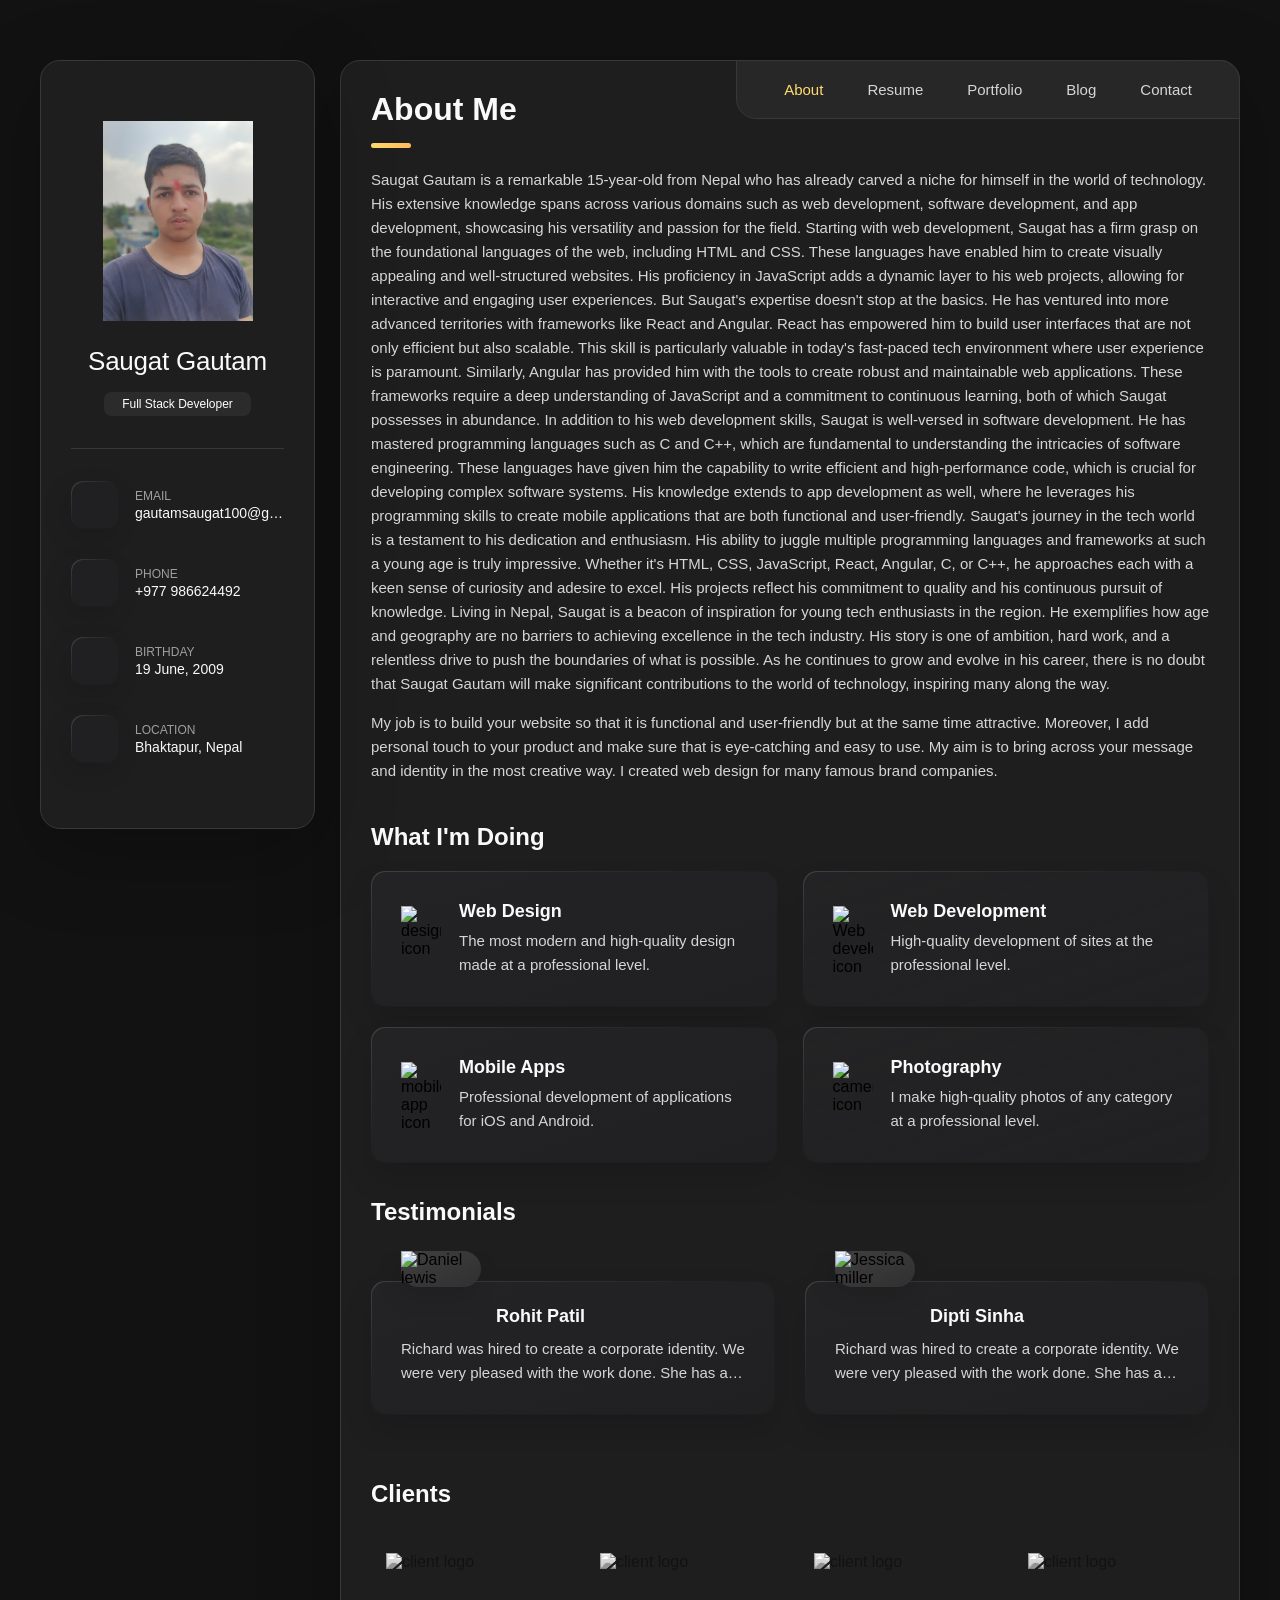
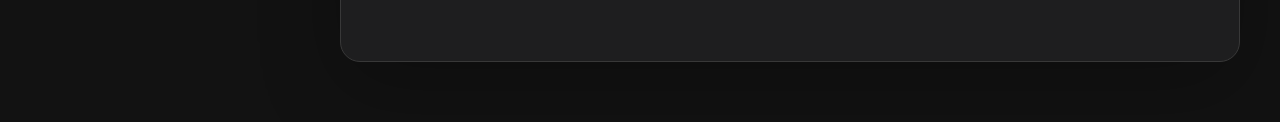
==== commit a1f292a8: "Update index.html" ====
--- a/index.html
+++ b/index.html
@@ -42,7 +42,7 @@
       <div class="sidebar-info">
 
         <figure class="avatar-box">
-          <img src="d:\Downloads\Saugat.jpg" alt="Om Kharche" width="80">
+          <img src="\Saugat.jpg" alt="Om Kharche" width="80">
         </figure>
 
         <div class="info-content">
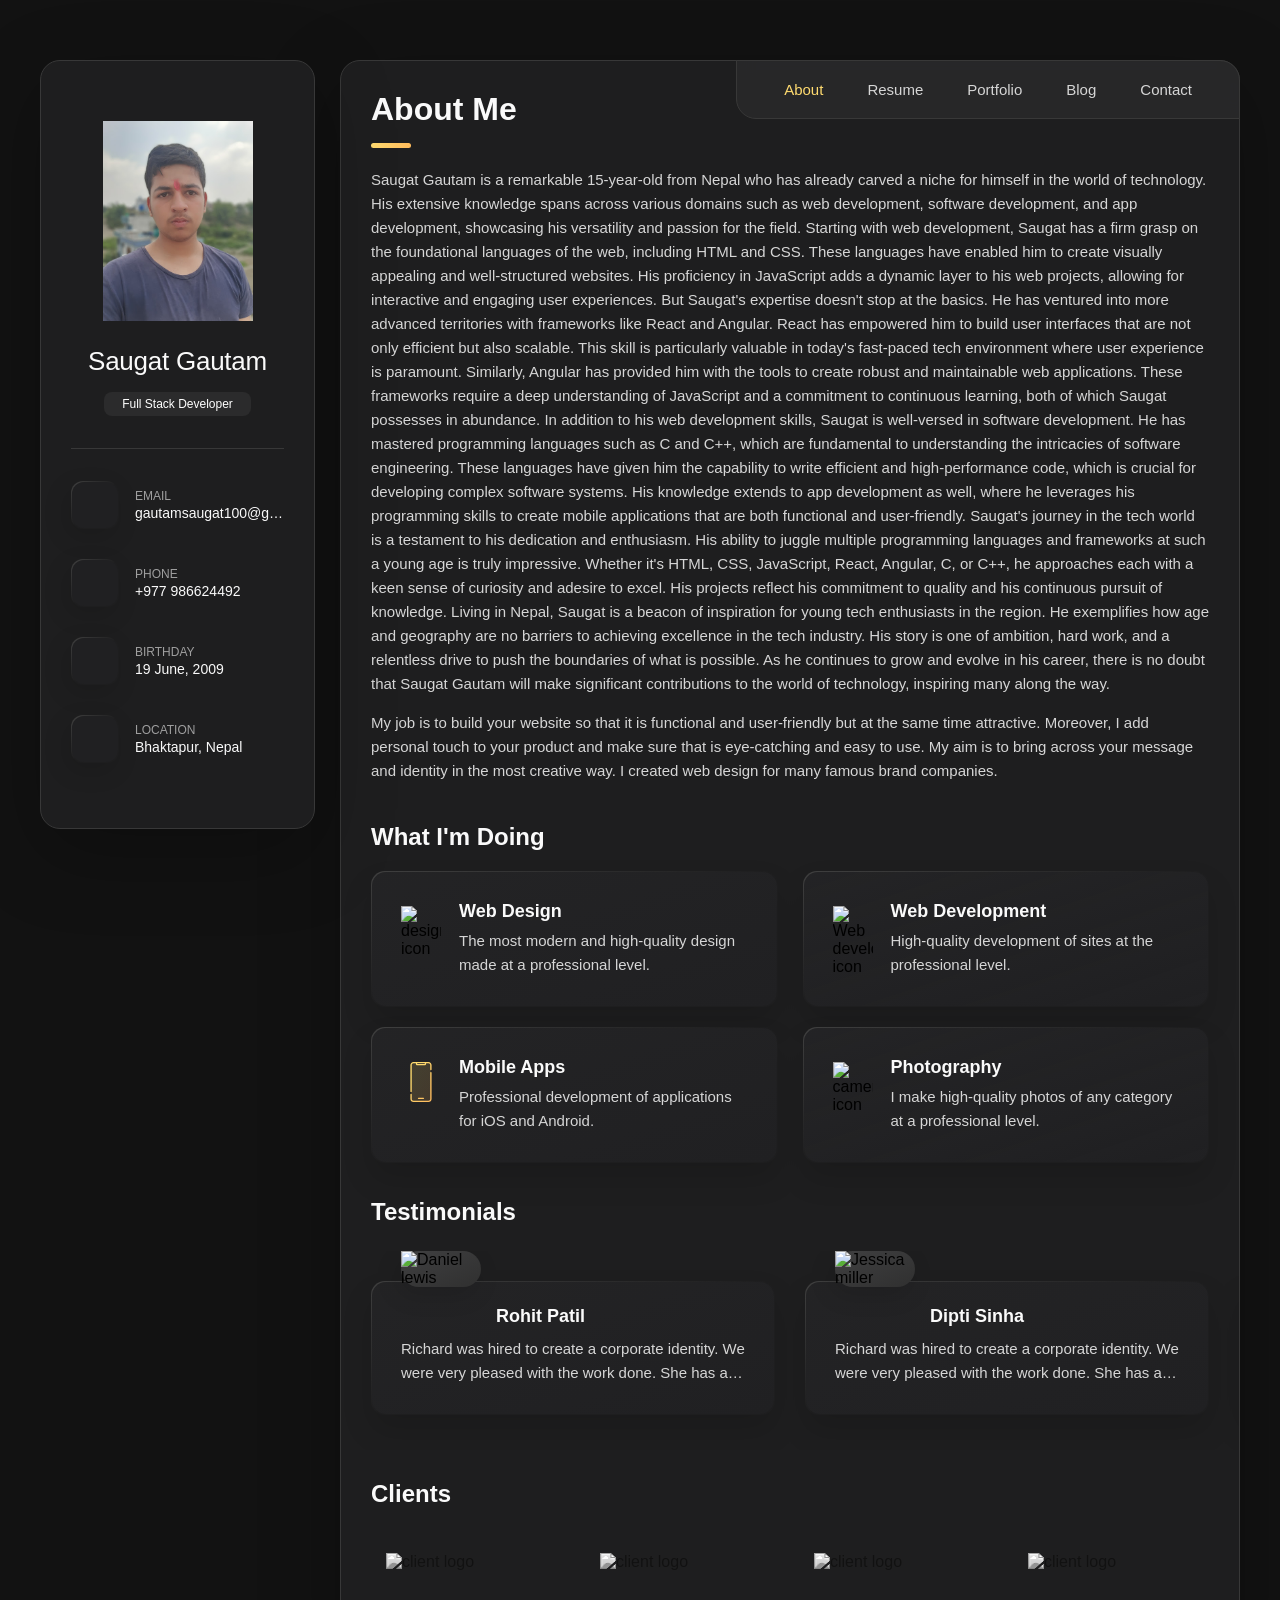
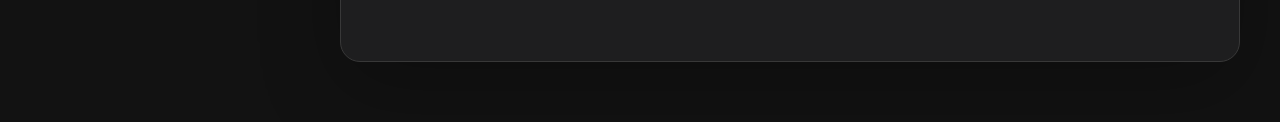
==== commit 5f13e2f6: "Update index.html" ====
--- a/index.html
+++ b/index.html
@@ -275,7 +275,7 @@
             <li class="service-item">
 
               <div class="service-icon-box">
-                <img src="./assets/images/icon-app.svg" alt="mobile app icon" width="40">
+                <img src="icon-app.svg" alt="mobile app icon" width="40">
               </div>
 
               <div class="service-content-box">
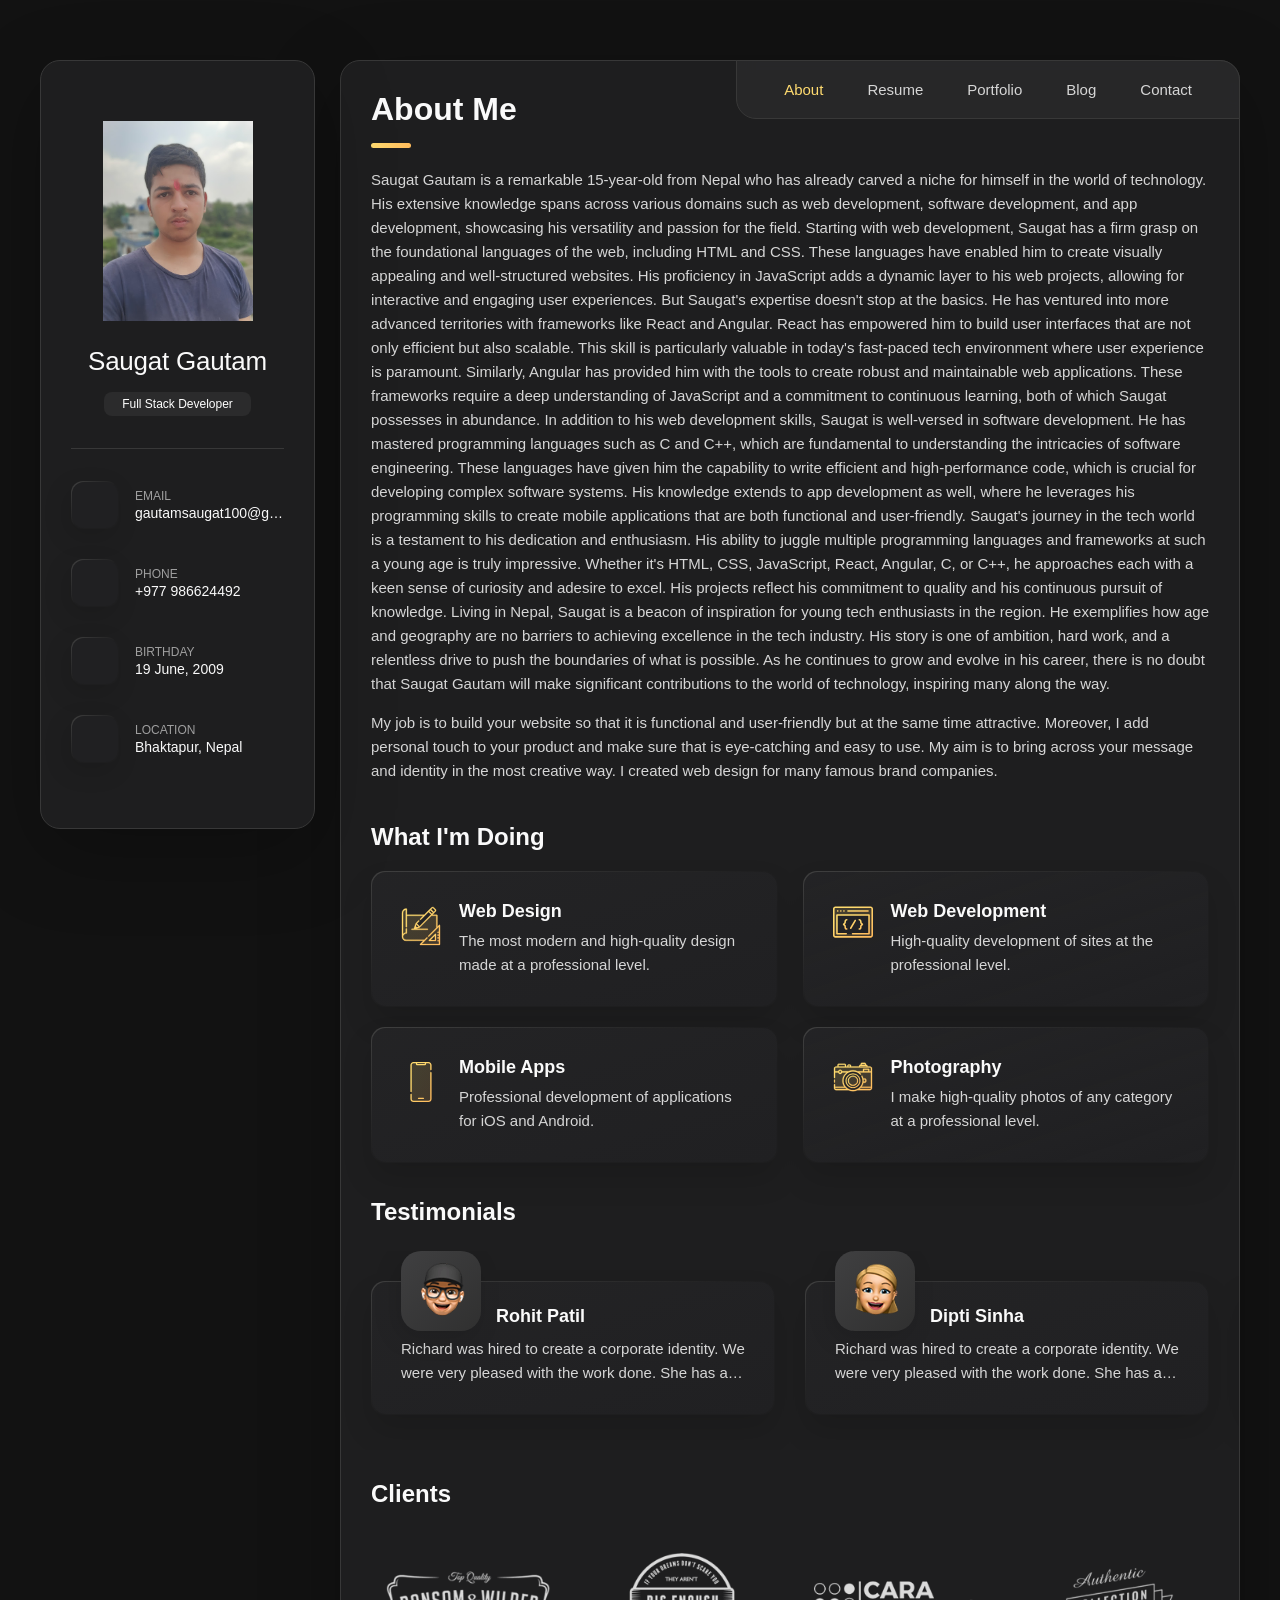
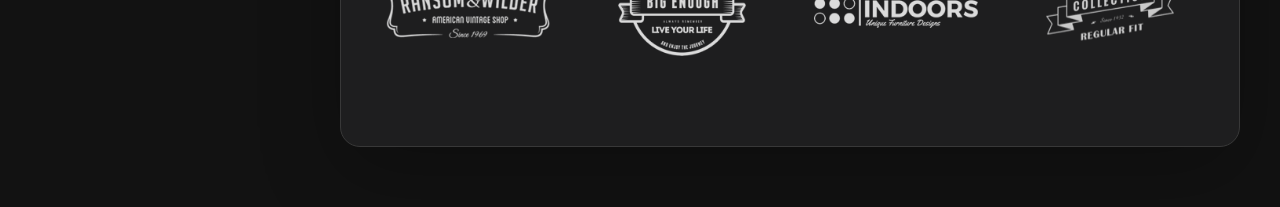
==== commit 098c0ffd: "Update index.html" ====
--- a/index.html
+++ b/index.html
@@ -42,11 +42,11 @@
       <div class="sidebar-info">
 
         <figure class="avatar-box">
-          <img src="\Saugat.jpg" alt="Om Kharche" width="80">
+          <img src="Saugat.jpg" alt="Saugat Gautam" width="80">
         </figure>
 
         <div class="info-content">
-          <h1 class="name" title="Om Kharche">Saugat Gautam</h1>
+          <h1 class="name" title="Saugat Gautam">Saugat Gautam</h1>
 
           <p class="title">Full Stack Developer</p>
         </div>
@@ -242,7 +242,7 @@
             <li class="service-item">
 
               <div class="service-icon-box">
-                <img src="./assets/images/icon-design.svg
+                <img src="icon-design.svg
                 " alt="design icon" width="40">
               </div>
 
@@ -259,7 +259,7 @@
             <li class="service-item">
 
               <div class="service-icon-box">
-                <img src="./assets/images/icon-dev.svg" alt="Web development icon" width="40">
+                <img src="icon-dev.svg" alt="Web development icon" width="40">
               </div>
 
               <div class="service-content-box">
@@ -291,7 +291,7 @@
             <li class="service-item">
 
               <div class="service-icon-box">
-                <img src="./assets/images/icon-photo.svg" alt="camera icon" width="40">
+                <img src="icon-photo.svg" alt="camera icon" width="40">
               </div>
 
               <div class="service-content-box">
@@ -323,7 +323,7 @@
               <div class="content-card" data-testimonials-item>
 
                 <figure class="testimonials-avatar-box">
-                  <img src="./assets/images/avatar-1.png" alt="Daniel lewis" width="60" data-testimonials-avatar>
+                  <img src="avatar-1.png" alt="Daniel lewis" width="60" data-testimonials-avatar>
                 </figure>
 
                 <h4 class="h4 testimonials-item-title" data-testimonials-title>Rohit Patil</h4>
@@ -345,7 +345,7 @@
               <div class="content-card" data-testimonials-item>
 
                 <figure class="testimonials-avatar-box">
-                  <img src="./assets/images/avatar-2.png" alt="Jessica miller" width="60" data-testimonials-avatar>
+                  <img src="avatar-2.png" alt="Jessica miller" width="60" data-testimonials-avatar>
                 </figure>
 
                 <h4 class="h4 testimonials-item-title" data-testimonials-title>Dipti Sinha</h4>
@@ -367,7 +367,7 @@
               <div class="content-card" data-testimonials-item>
 
                 <figure class="testimonials-avatar-box">
-                  <img src="./assets/images/avatar-3.png" alt="Emily evans" width="60" data-testimonials-avatar>
+                  <img src="avatar-3.png" alt="Emily evans" width="60" data-testimonials-avatar>
                 </figure>
 
                 <h4 class="h4 testimonials-item-title" data-testimonials-title>Emily evans</h4>
@@ -389,7 +389,7 @@
               <div class="content-card" data-testimonials-item>
 
                 <figure class="testimonials-avatar-box">
-                  <img src="./assets/images/avatar-4.png" alt="Henry william" width="60" data-testimonials-avatar>
+                  <img src="avatar-4.png" alt="Henry william" width="60" data-testimonials-avatar>
                 </figure>
 
                 <h4 class="h4 testimonials-item-title" data-testimonials-title>Henry william</h4>
@@ -428,7 +428,7 @@
 
             <div class="modal-img-wrapper">
               <figure class="modal-avatar-box">
-                <img src="./assets/images/avatar-1.png" alt="Daniel lewis" width="80" data-modal-img>
+                <img src="avatar-1.png" alt="Daniel lewis" width="80" data-modal-img>
               </figure>
 
               <img src="./assets/images/icon-quote.svg" alt="quote icon">
@@ -469,37 +469,37 @@
 
             <li class="clients-item">
               <a href="#">
-                <img src="./assets/images/logo-1-color.png" alt="client logo">
+                <img src="logo-1-color.png" alt="client logo">
               </a>
             </li>
 
             <li class="clients-item">
               <a href="#">
-                <img src="./assets/images/logo-2-color.png" alt="client logo">
+                <img src="logo-2-color.png" alt="client logo">
               </a>
             </li>
 
             <li class="clients-item">
               <a href="#">
-                <img src="./assets/images/logo-3-color.png" alt="client logo">
+                <img src="logo-3-color.png" alt="client logo">
               </a>
             </li>
 
             <li class="clients-item">
               <a href="#">
-                <img src="./assets/images/logo-4-color.png" alt="client logo">
+                <img src="logo-4-color.png" alt="client logo">
               </a>
             </li>
 
             <li class="clients-item">
               <a href="#">
-                <img src="./assets/images/logo-5-color.png" alt="client logo">
+                <img src="logo-5-color.png" alt="client logo">
               </a>
             </li>
 
             <li class="clients-item">
               <a href="#">
-                <img src="./assets/images/logo-6-color.png" alt="client logo">
+                <img src="logo-6-color.png" alt="client logo">
               </a>
             </li>
 
